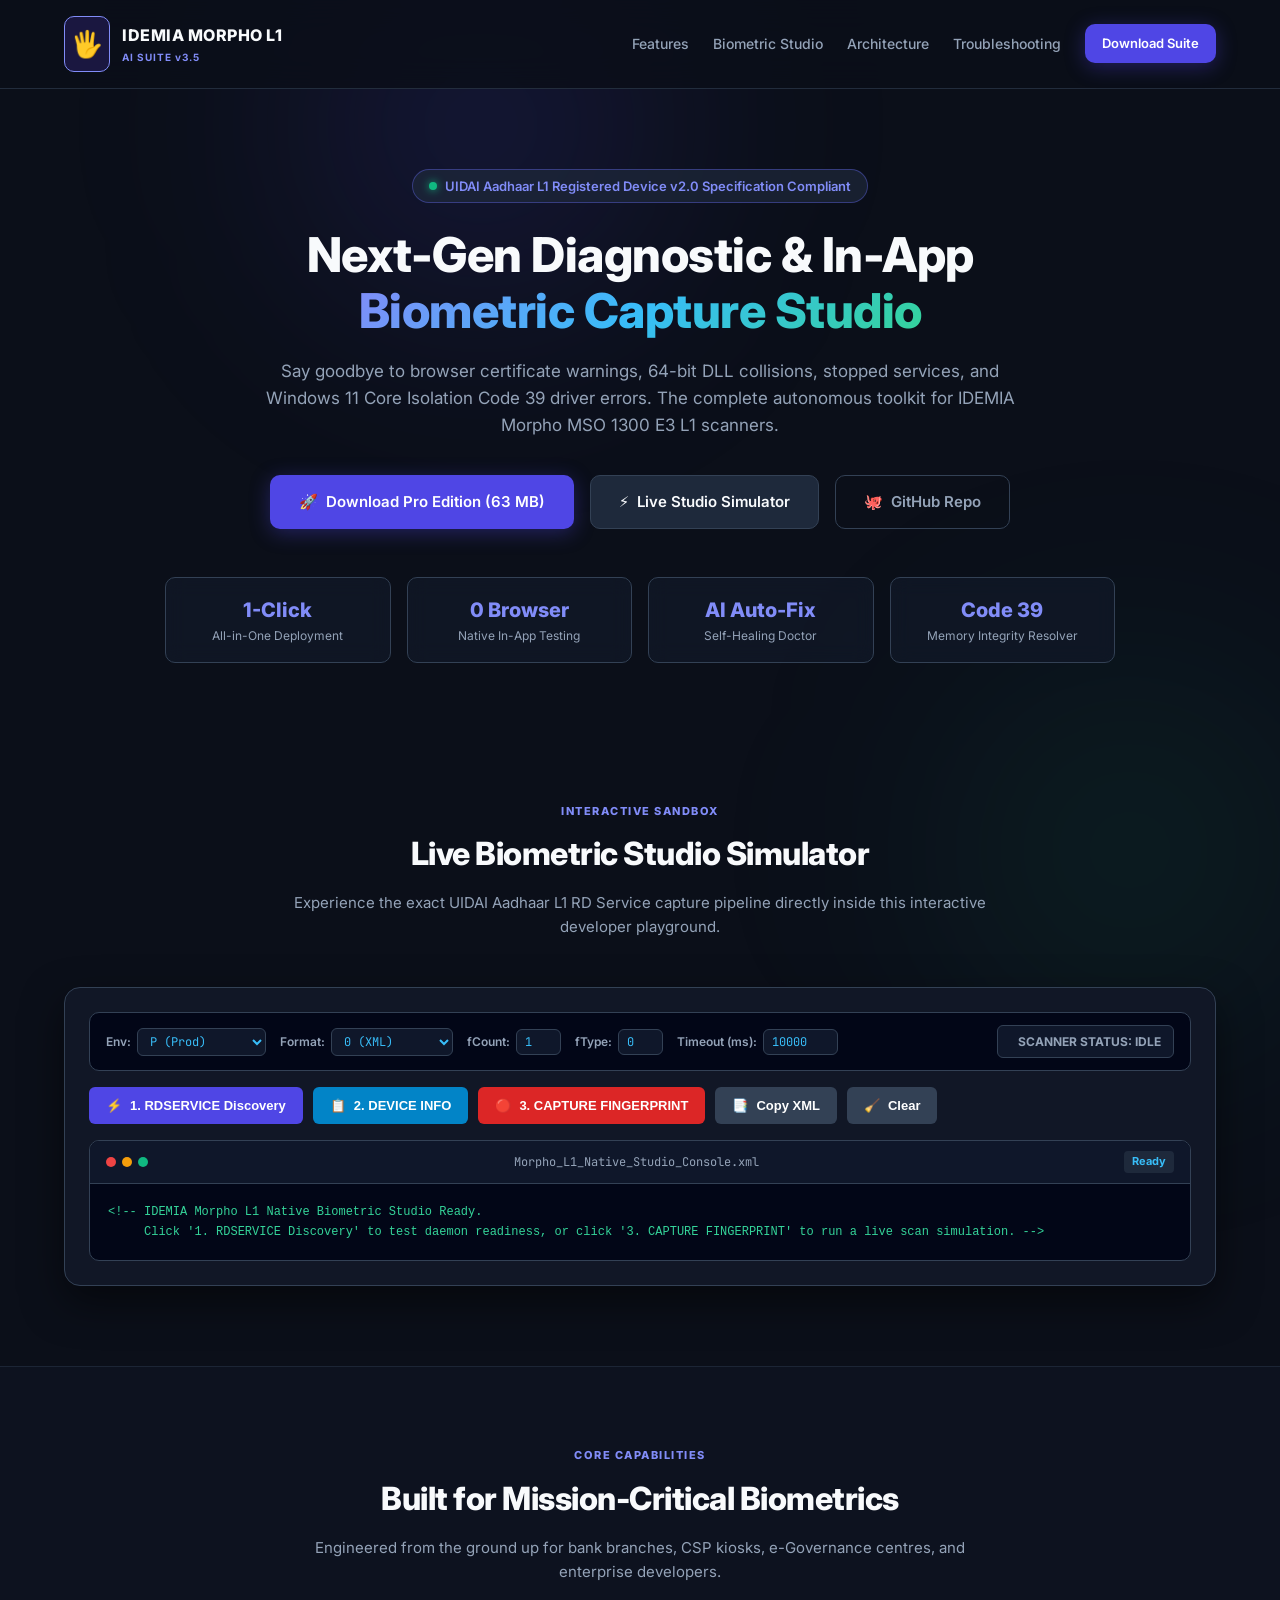
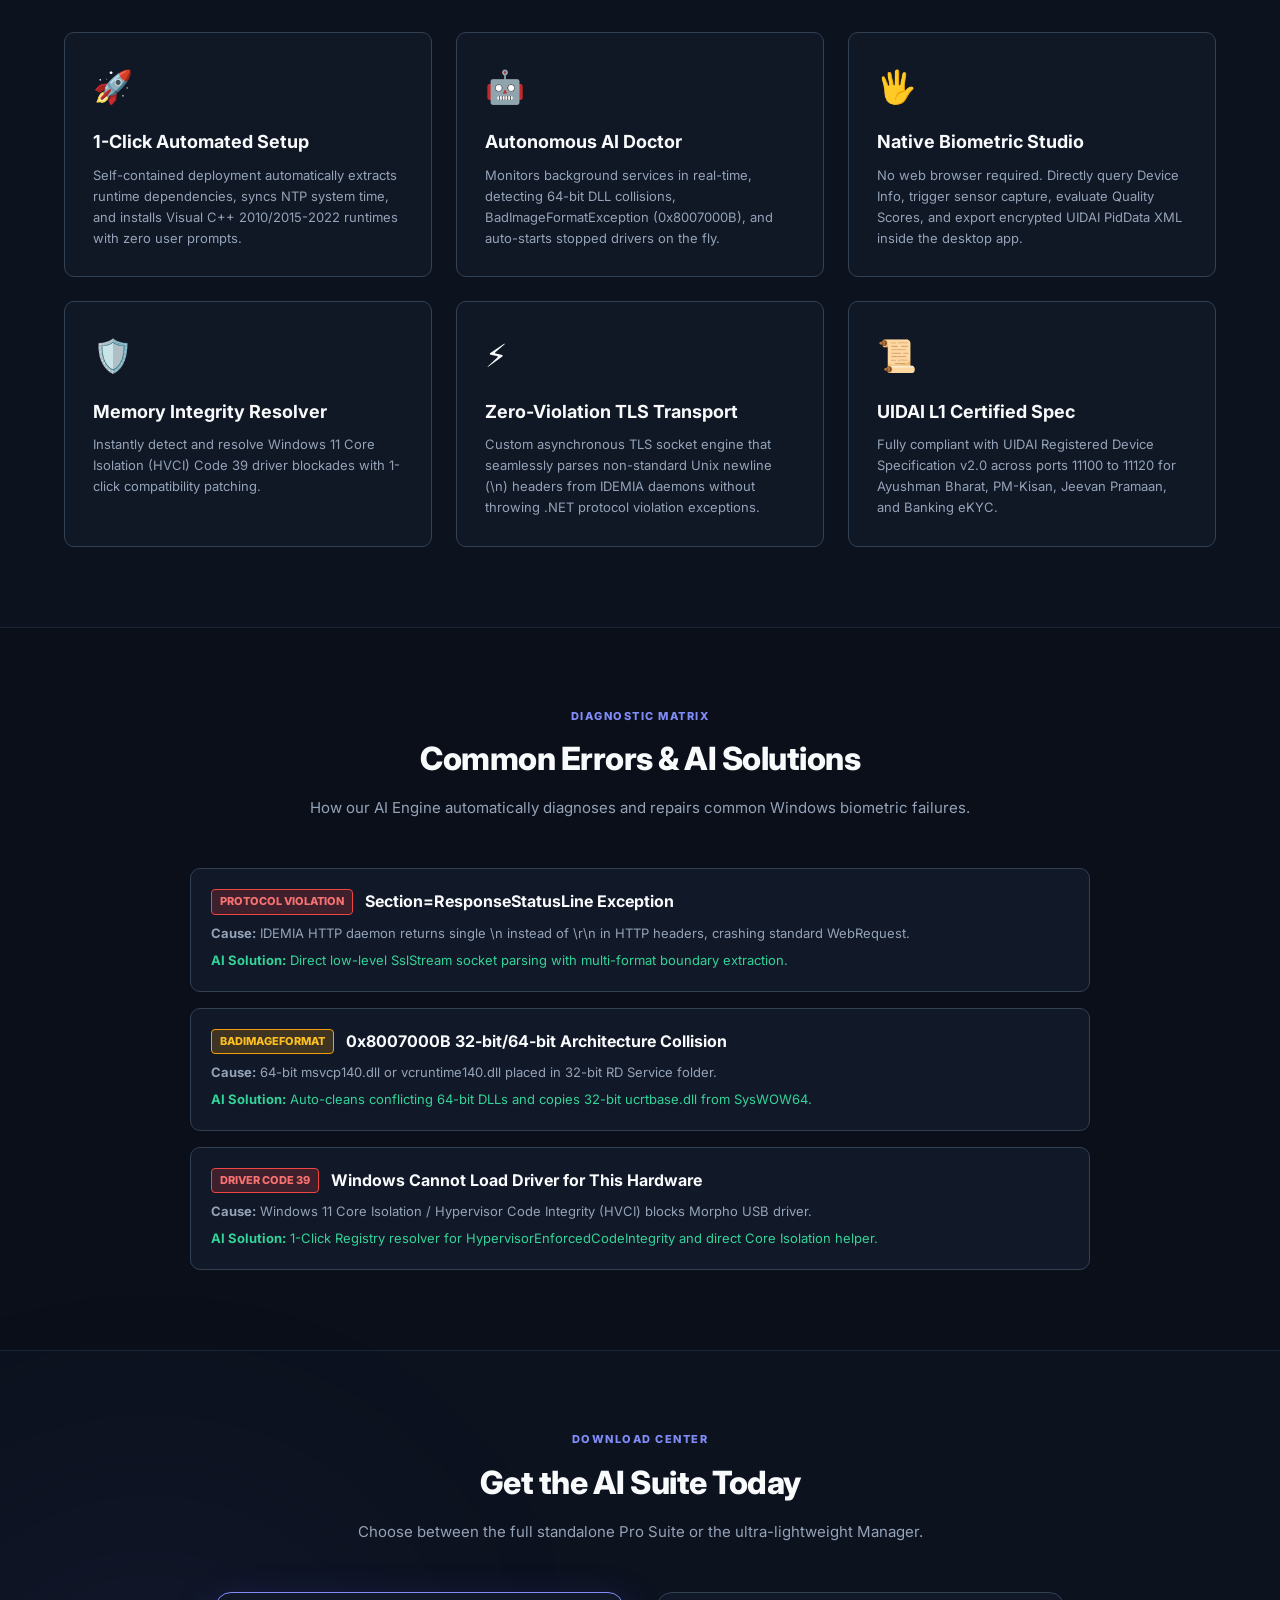
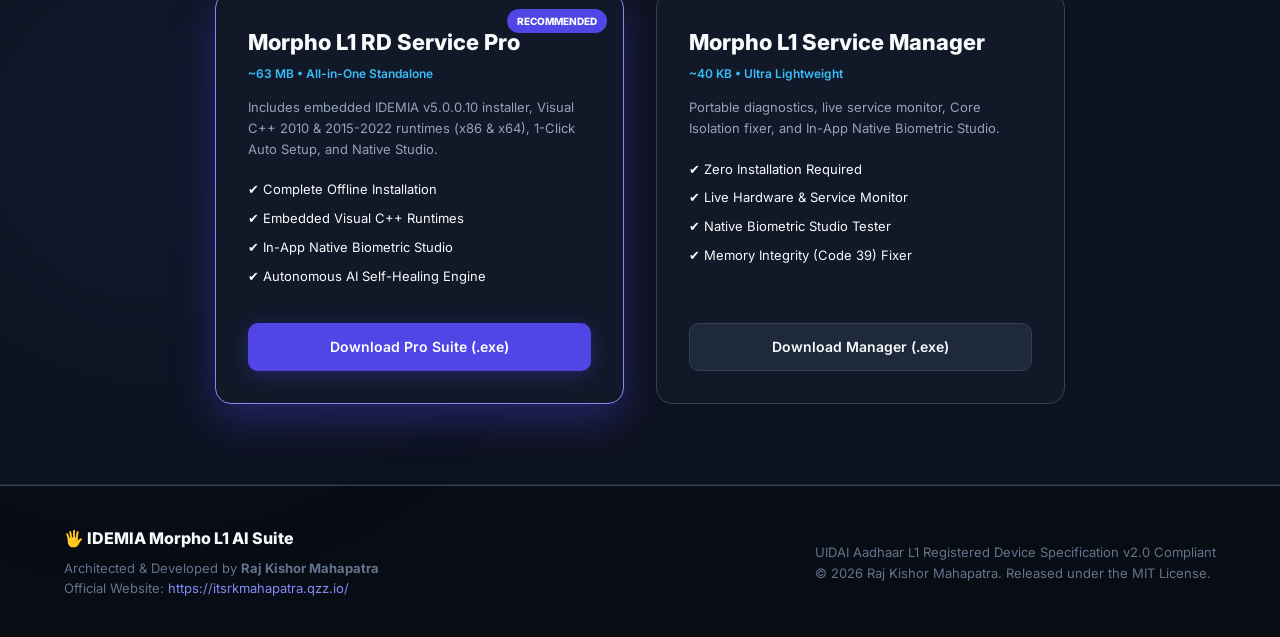
==== website/index.html @ 0df2f4b3 "feat: complete IDEMIA Morpho L1 RD Service AI Suite with Native Biometric Studio, 1-click setup, doc" ====
<!DOCTYPE html>
<html lang="en">
<head>
  <meta charset="UTF-8">
  <meta name="viewport" content="width=device-width, initial-scale=1.0">
  <title>IDEMIA Morpho L1 RD Service AI Suite | Official Diagnostic & Biometric Capture Studio</title>
  
  <!-- SEO Meta Tags -->
  <meta name="description" content="Enterprise IDEMIA Morpho MSO 1300 E3 L1 RD Service management, autonomous AI self-healing doctor, Windows 11 memory integrity (Code 39) resolver, and in-app native biometric capture studio.">
  <meta name="keywords" content="IDEMIA, Morpho L1, RD Service, MSO 1300 E3, UIDAI Aadhaar, Biometric Studio, Memory Integrity Code 39, RDService HTTPS, Raj Kishor Mahapatra">
  <meta name="author" content="Raj Kishor Mahapatra">
  <meta name="robots" content="index, follow">
  <meta name="theme-color" content="#0B0F19">
  <link rel="canonical" href="https://itsrkmahapatra.github.io/Morpho-L1-RD-Service-AI-Suite/">

  <!-- Open Graph / Facebook / LinkedIn -->
  <meta property="og:type" content="website">
  <meta property="og:url" content="https://itsrkmahapatra.github.io/Morpho-L1-RD-Service-AI-Suite/">
  <meta property="og:title" content="IDEMIA Morpho L1 RD Service AI Suite — Enterprise Biometric Studio">
  <meta property="og:description" content="1-Click Installer, Autonomous AI Self-Healing Engine, Memory Integrity Code 39 Resolver, and Native In-App Biometric Studio for Morpho L1 Fingerprint Scanners.">
  <meta property="og:image" content="https://itsrkmahapatra.github.io/Morpho-L1-RD-Service-AI-Suite/assets/preview.png">

  <!-- Twitter Card -->
  <meta name="twitter:card" content="summary_large_image">
  <meta name="twitter:url" content="https://itsrkmahapatra.github.io/Morpho-L1-RD-Service-AI-Suite/">
  <meta name="twitter:title" content="IDEMIA Morpho L1 RD Service AI Suite">
  <meta name="twitter:description" content="Enterprise AI Diagnostic Suite & In-App Native Biometric Studio for IDEMIA Morpho L1 RD Service.">
  <meta name="twitter:image" content="https://itsrkmahapatra.github.io/Morpho-L1-RD-Service-AI-Suite/assets/preview.png">

  <!-- Schema.org JSON-LD Structured Data -->
  <script type="application/ld+json">
  {
    "@context": "https://schema.org",
    "@type": "SoftwareApplication",
    "name": "IDEMIA Morpho L1 RD Service AI Suite",
    "operatingSystem": "Windows 10, Windows 11",
    "applicationCategory": "UtilitiesApplication",
    "softwareVersion": "3.5.0.0",
    "description": "Enterprise Grade IDEMIA Morpho MSO 1300 E3 L1 RD Service Management, Autonomous AI Self-Healing Doctor, and In-App Native Biometric Studio.",
    "author": {
      "@type": "Person",
      "name": "Raj Kishor Mahapatra",
      "url": "https://itsrkmahapatra.qzz.io/"
    },
    "offers": {
      "@type": "Offer",
      "price": "0",
      "priceCurrency": "USD"
    }
  }
  </script>

  <!-- Google Fonts -->
  <link rel="preconnect" href="https://fonts.googleapis.com">
  <link rel="preconnect" href="https://fonts.gstatic.com" crossorigin>
  <link href="https://fonts.googleapis.com/css2?family=Inter:wght@300;400;500;600;700;800&family=JetBrains+Mono:wght@400;500;600&display=swap" rel="stylesheet">
  
  <link rel="stylesheet" href="style.css">
</head>
<body>

  <!-- Background Glowing Orbs -->
  <div class="glow-orb orb-1"></div>
  <div class="glow-orb orb-2"></div>
  <div class="glow-orb orb-3"></div>

  <!-- Navigation -->
  <header class="navbar">
    <div class="container nav-content">
      <div class="brand">
        <span class="brand-icon">🖐️</span>
        <div class="brand-text">
          <span class="brand-title">IDEMIA MORPHO L1</span>
          <span class="brand-subtitle">AI SUITE v3.5</span>
        </div>
      </div>
      <nav class="nav-links">
        <a href="#features">Features</a>
        <a href="#simulator">Biometric Studio</a>
        <a href="#architecture">Architecture</a>
        <a href="#troubleshooting">Troubleshooting</a>
        <a href="#downloads" class="btn btn-primary btn-sm">Download Suite</a>
      </nav>
    </div>
  </header>

  <!-- Hero Section -->
  <section class="hero">
    <div class="container hero-content">
      <div class="badge-pill">
        <span class="pulse-dot"></span>
        <span>UIDAI Aadhaar L1 Registered Device v2.0 Specification Compliant</span>
      </div>
      <h1 class="hero-title">
        Next-Gen Diagnostic & In-App <br>
        <span class="gradient-text">Biometric Capture Studio</span>
      </h1>
      <p class="hero-desc">
        Say goodbye to browser certificate warnings, 64-bit DLL collisions, stopped services, and Windows 11 Core Isolation Code 39 driver errors. The complete autonomous toolkit for IDEMIA Morpho MSO 1300 E3 L1 scanners.
      </p>

      <div class="hero-actions">
        <a href="#downloads" class="btn btn-primary btn-lg">
          <span>🚀</span> Download Pro Edition (63 MB)
        </a>
        <a href="#simulator" class="btn btn-secondary btn-lg">
          <span>⚡</span> Live Studio Simulator
        </a>
        <a href="https://github.com/itsrkmahapatra" target="_blank" rel="noopener noreferrer" class="btn btn-ghost btn-lg">
          <span>🐙</span> GitHub Repo
        </a>
      </div>

      <!-- Quick Metrics -->
      <div class="metrics-grid">
        <div class="metric-card">
          <div class="metric-value">1-Click</div>
          <div class="metric-label">All-in-One Deployment</div>
        </div>
        <div class="metric-card">
          <div class="metric-value">0 Browser</div>
          <div class="metric-label">Native In-App Testing</div>
        </div>
        <div class="metric-card">
          <div class="metric-value">AI Auto-Fix</div>
          <div class="metric-label">Self-Healing Doctor</div>
        </div>
        <div class="metric-card">
          <div class="metric-value">Code 39</div>
          <div class="metric-label">Memory Integrity Resolver</div>
        </div>
      </div>
    </div>
  </section>

  <!-- Live Biometric Studio Simulator Section -->
  <section id="simulator" class="section">
    <div class="container">
      <div class="section-header">
        <span class="section-badge">INTERACTIVE SANDBOX</span>
        <h2 class="section-title">Live Biometric Studio Simulator</h2>
        <p class="section-desc">Experience the exact UIDAI Aadhaar L1 RD Service capture pipeline directly inside this interactive developer playground.</p>
      </div>

      <div class="studio-card">
        <!-- Studio Top Toolbar -->
        <div class="studio-toolbar">
          <div class="studio-inputs">
            <div class="input-group">
              <label>Env:</label>
              <select id="simEnv">
                <option value="P" selected>P (Prod)</option>
                <option value="PP">PP (Pre-Prod)</option>
              </select>
            </div>
            <div class="input-group">
              <label>Format:</label>
              <select id="simFormat">
                <option value="0" selected>0 (XML)</option>
                <option value="1">1 (Protobuf)</option>
              </select>
            </div>
            <div class="input-group">
              <label>fCount:</label>
              <input type="text" id="simFCount" value="1" style="width: 45px;">
            </div>
            <div class="input-group">
              <label>fType:</label>
              <input type="text" id="simFType" value="0" style="width: 45px;">
            </div>
            <div class="input-group">
              <label>Timeout (ms):</label>
              <input type="text" id="simTimeout" value="10000" style="width: 75px;">
            </div>
          </div>
          <div class="studio-status-pill" id="simStatusPill">
            <span class="status-indicator"></span>
            <span id="simStatusText">SCANNER STATUS: IDLE</span>
          </div>
        </div>

        <!-- Studio Action Buttons -->
        <div class="studio-actions">
          <button class="btn btn-action btn-indigo" id="btnSimRd">
            <span>⚡</span> 1. RDSERVICE Discovery
          </button>
          <button class="btn btn-action btn-blue" id="btnSimDev">
            <span>📋</span> 2. DEVICE INFO
          </button>
          <button class="btn btn-action btn-red" id="btnSimCap">
            <span>🔴</span> 3. CAPTURE FINGERPRINT
          </button>
          <button class="btn btn-action btn-dark" id="btnCopyXml">
            <span>📑</span> Copy XML
          </button>
          <button class="btn btn-action btn-dark" id="btnClearXml">
            <span>🧹</span> Clear
          </button>
        </div>

        <!-- Terminal Output Viewer -->
        <div class="studio-terminal">
          <div class="terminal-header">
            <div class="terminal-dots">
              <span></span><span></span><span></span>
            </div>
            <span class="terminal-title">Morpho_L1_Native_Studio_Console.xml</span>
            <span class="terminal-badge" id="simScoreBadge">Ready</span>
          </div>
          <pre class="terminal-body" id="simXmlOutput"><code>&lt;!-- IDEMIA Morpho L1 Native Biometric Studio Ready.
     Click '1. RDSERVICE Discovery' to test daemon readiness, or click '3. CAPTURE FINGERPRINT' to run a live scan simulation. --&gt;</code></pre>
        </div>
      </div>
    </div>
  </section>

  <!-- Features Grid -->
  <section id="features" class="section bg-alt">
    <div class="container">
      <div class="section-header">
        <span class="section-badge">CORE CAPABILITIES</span>
        <h2 class="section-title">Built for Mission-Critical Biometrics</h2>
        <p class="section-desc">Engineered from the ground up for bank branches, CSP kiosks, e-Governance centres, and enterprise developers.</p>
      </div>

      <div class="features-grid">
        <div class="feature-card">
          <div class="feature-icon">🚀</div>
          <h3 class="feature-title">1-Click Automated Setup</h3>
          <p class="feature-text">Self-contained deployment automatically extracts runtime dependencies, syncs NTP system time, and installs Visual C++ 2010/2015-2022 runtimes with zero user prompts.</p>
        </div>

        <div class="feature-card">
          <div class="feature-icon">🤖</div>
          <h3 class="feature-title">Autonomous AI Doctor</h3>
          <p class="feature-text">Monitors background services in real-time, detecting 64-bit DLL collisions, BadImageFormatException (0x8007000B), and auto-starts stopped drivers on the fly.</p>
        </div>

        <div class="feature-card">
          <div class="feature-icon">🖐️</div>
          <h3 class="feature-title">Native Biometric Studio</h3>
          <p class="feature-text">No web browser required. Directly query Device Info, trigger sensor capture, evaluate Quality Scores, and export encrypted UIDAI PidData XML inside the desktop app.</p>
        </div>

        <div class="feature-card">
          <div class="feature-icon">🛡️</div>
          <h3 class="feature-title">Memory Integrity Resolver</h3>
          <p class="feature-text">Instantly detect and resolve Windows 11 Core Isolation (HVCI) Code 39 driver blockades with 1-click compatibility patching.</p>
        </div>

        <div class="feature-card">
          <div class="feature-icon">⚡</div>
          <h3 class="feature-title">Zero-Violation TLS Transport</h3>
          <p class="feature-text">Custom asynchronous TLS socket engine that seamlessly parses non-standard Unix newline (\n) headers from IDEMIA daemons without throwing .NET protocol violation exceptions.</p>
        </div>

        <div class="feature-card">
          <div class="feature-icon">📜</div>
          <h3 class="feature-title">UIDAI L1 Certified Spec</h3>
          <p class="feature-text">Fully compliant with UIDAI Registered Device Specification v2.0 across ports 11100 to 11120 for Ayushman Bharat, PM-Kisan, Jeevan Pramaan, and Banking eKYC.</p>
        </div>
      </div>
    </div>
  </section>

  <!-- Troubleshooting Matrix -->
  <section id="troubleshooting" class="section">
    <div class="container">
      <div class="section-header">
        <span class="section-badge">DIAGNOSTIC MATRIX</span>
        <h2 class="section-title">Common Errors & AI Solutions</h2>
        <p class="section-desc">How our AI Engine automatically diagnoses and repairs common Windows biometric failures.</p>
      </div>

      <div class="matrix-list">
        <div class="matrix-item">
          <div class="matrix-header">
            <span class="matrix-tag error">Protocol Violation</span>
            <h4>Section=ResponseStatusLine Exception</h4>
          </div>
          <p class="matrix-desc"><strong>Cause:</strong> IDEMIA HTTP daemon returns single \n instead of \r\n in HTTP headers, crashing standard WebRequest.</p>
          <p class="matrix-fix"><strong>AI Solution:</strong> Direct low-level SslStream socket parsing with multi-format boundary extraction.</p>
        </div>

        <div class="matrix-item">
          <div class="matrix-header">
            <span class="matrix-tag warning">BadImageFormat</span>
            <h4>0x8007000B 32-bit/64-bit Architecture Collision</h4>
          </div>
          <p class="matrix-desc"><strong>Cause:</strong> 64-bit msvcp140.dll or vcruntime140.dll placed in 32-bit RD Service folder.</p>
          <p class="matrix-fix"><strong>AI Solution:</strong> Auto-cleans conflicting 64-bit DLLs and copies 32-bit ucrtbase.dll from SysWOW64.</p>
        </div>

        <div class="matrix-item">
          <div class="matrix-header">
            <span class="matrix-tag error">Driver Code 39</span>
            <h4>Windows Cannot Load Driver for This Hardware</h4>
          </div>
          <p class="matrix-desc"><strong>Cause:</strong> Windows 11 Core Isolation / Hypervisor Code Integrity (HVCI) blocks Morpho USB driver.</p>
          <p class="matrix-fix"><strong>AI Solution:</strong> 1-Click Registry resolver for HypervisorEnforcedCodeIntegrity and direct Core Isolation helper.</p>
        </div>
      </div>
    </div>
  </section>

  <!-- Download Center -->
  <section id="downloads" class="section bg-alt">
    <div class="container">
      <div class="section-header">
        <span class="section-badge">DOWNLOAD CENTER</span>
        <h2 class="section-title">Get the AI Suite Today</h2>
        <p class="section-desc">Choose between the full standalone Pro Suite or the ultra-lightweight Manager.</p>
      </div>

      <div class="download-grid">
        <div class="download-card featured">
          <div class="card-badge">RECOMMENDED</div>
          <h3 class="card-title">Morpho L1 RD Service Pro</h3>
          <div class="card-size">~63 MB • All-in-One Standalone</div>
          <p class="card-desc">Includes embedded IDEMIA v5.0.0.10 installer, Visual C++ 2010 & 2015-2022 runtimes (x86 & x64), 1-Click Auto Setup, and Native Studio.</p>
          <ul class="card-features">
            <li>✔ Complete Offline Installation</li>
            <li>✔ Embedded Visual C++ Runtimes</li>
            <li>✔ In-App Native Biometric Studio</li>
            <li>✔ Autonomous AI Self-Healing Engine</li>
          </ul>
          <a href="https://github.com/itsrkmahapatra" class="btn btn-primary btn-block">Download Pro Suite (.exe)</a>
        </div>

        <div class="download-card">
          <h3 class="card-title">Morpho L1 Service Manager</h3>
          <div class="card-size">~40 KB • Ultra Lightweight</div>
          <p class="card-desc">Portable diagnostics, live service monitor, Core Isolation fixer, and In-App Native Biometric Studio.</p>
          <ul class="card-features">
            <li>✔ Zero Installation Required</li>
            <li>✔ Live Hardware & Service Monitor</li>
            <li>✔ Native Biometric Studio Tester</li>
            <li>✔ Memory Integrity (Code 39) Fixer</li>
          </ul>
          <a href="https://github.com/itsrkmahapatra" class="btn btn-secondary btn-block">Download Manager (.exe)</a>
        </div>
      </div>
    </div>
  </section>

  <!-- Footer -->
  <footer class="footer">
    <div class="container footer-content">
      <div class="footer-left">
        <span class="footer-logo">🖐️ IDEMIA Morpho L1 AI Suite</span>
        <p>Architected & Developed by <strong>Raj Kishor Mahapatra</strong></p>
        <p>Official Website: <a href="https://itsrkmahapatra.qzz.io/" target="_blank" rel="noopener noreferrer">https://itsrkmahapatra.qzz.io/</a></p>
      </div>
      <div class="footer-right">
        <p>UIDAI Aadhaar L1 Registered Device Specification v2.0 Compliant</p>
        <p>© 2026 Raj Kishor Mahapatra. Released under the MIT License.</p>
      </div>
    </div>
  </footer>

  <script src="app.js"></script>
</body>
</html>
---- website/style.css ----
/* -------------------------------------------------------------
   IDEMIA Morpho L1 RD Service AI Suite - Modern Design System
   Lead Architect: Raj Kishor Mahapatra (https://itsrkmahapatra.qzz.io/)
------------------------------------------------------------- */

:root {
  --bg-dark: #0B0F19;
  --bg-card: #111827;
  --bg-card-alt: #1E293B;
  --bg-input: #020617;
  
  --text-main: #F8FAFC;
  --text-muted: #94A3B8;
  --text-dim: #64748B;
  
  --indigo-primary: #4F46E5;
  --indigo-hover: #4338CA;
  --indigo-light: #818CF8;
  --indigo-glow: rgba(79, 70, 229, 0.35);
  
  --emerald: #10B981;
  --emerald-glow: rgba(16, 185, 129, 0.25);
  --amber: #F59E0B;
  --red: #EF4444;
  --blue: #0284C7;
  
  --border-color: #334155;
  --border-glow: rgba(99, 102, 241, 0.4);
  
  --radius-sm: 6px;
  --radius-md: 10px;
  --radius-lg: 16px;
  --radius-full: 9999px;
  
  --font-sans: 'Inter', system-ui, -apple-system, sans-serif;
  --font-mono: 'JetBrains Mono', Consolas, monospace;
}

* {
  margin: 0;
  padding: 0;
  box-sizing: border-box;
}

html {
  scroll-behavior: smooth;
  font-family: var(--font-sans);
  background-color: var(--bg-dark);
  color: var(--text-main);
  line-height: 1.6;
}

body {
  overflow-x: hidden;
  position: relative;
  min-height: 100vh;
}

.container {
  width: 100%;
  max-width: 1200px;
  margin: 0 auto;
  padding: 0 24px;
}

/* Glowing Background Orbs */
.glow-orb {
  position: absolute;
  border-radius: 50%;
  filter: blur(120px);
  pointer-events: none;
  z-index: 0;
}

.orb-1 {
  width: 450px;
  height: 450px;
  background: radial-gradient(circle, rgba(79, 70, 229, 0.3) 0%, transparent 70%);
  top: -100px;
  left: 20%;
}

.orb-2 {
  width: 500px;
  height: 500px;
  background: radial-gradient(circle, rgba(16, 185, 129, 0.15) 0%, transparent 70%);
  top: 600px;
  right: -100px;
}

.orb-3 {
  width: 600px;
  height: 600px;
  background: radial-gradient(circle, rgba(99, 102, 241, 0.18) 0%, transparent 70%);
  bottom: 200px;
  left: -150px;
}

/* Navigation Bar */
.navbar {
  position: sticky;
  top: 0;
  z-index: 100;
  backdrop-filter: blur(16px);
  -webkit-backdrop-filter: blur(16px);
  background: rgba(11, 15, 25, 0.85);
  border-bottom: 1px solid rgba(51, 65, 85, 0.6);
  padding: 16px 0;
}

.nav-content {
  display: flex;
  justify-content: space-between;
  align-items: center;
}

.brand {
  display: flex;
  align-items: center;
  gap: 12px;
}

.brand-icon {
  font-size: 26px;
  padding: 6px;
  background: rgba(30, 27, 75, 0.8);
  border: 1px solid var(--indigo-light);
  border-radius: var(--radius-md);
}

.brand-text {
  display: flex;
  flex-direction: column;
}

.brand-title {
  font-size: 16px;
  font-weight: 800;
  letter-spacing: 0.5px;
  color: var(--text-main);
}

.brand-subtitle {
  font-size: 10px;
  font-weight: 700;
  color: var(--indigo-light);
  letter-spacing: 1px;
}

.nav-links {
  display: flex;
  align-items: center;
  gap: 24px;
}

.nav-links a:not(.btn) {
  color: var(--text-muted);
  text-decoration: none;
  font-size: 14px;
  font-weight: 500;
  transition: color 0.2s ease;
}

.nav-links a:not(.btn):hover {
  color: var(--text-main);
}

/* Buttons */
.btn {
  display: inline-flex;
  align-items: center;
  justify-content: center;
  gap: 8px;
  padding: 12px 24px;
  font-size: 14px;
  font-weight: 600;
  border-radius: var(--radius-md);
  text-decoration: none;
  cursor: pointer;
  transition: all 0.2s ease;
  border: 1px solid transparent;
}

.btn-sm {
  padding: 8px 16px;
  font-size: 13px;
}

.btn-lg {
  padding: 14px 28px;
  font-size: 15px;
}

.btn-block {
  width: 100%;
}

.btn-primary {
  background: var(--indigo-primary);
  color: #FFFFFF;
  box-shadow: 0 4px 20px var(--indigo-glow);
}

.btn-primary:hover {
  background: var(--indigo-hover);
  transform: translateY(-2px);
  box-shadow: 0 6px 24px rgba(79, 70, 229, 0.5);
}

.btn-secondary {
  background: var(--bg-card-alt);
  color: var(--text-main);
  border-color: var(--border-color);
}

.btn-secondary:hover {
  background: #334155;
  transform: translateY(-2px);
}

.btn-ghost {
  background: transparent;
  color: var(--text-muted);
  border-color: var(--border-color);
}

.btn-ghost:hover {
  color: var(--text-main);
  background: rgba(255, 255, 255, 0.05);
}

.btn-indigo { background: var(--indigo-primary); color: #fff; }
.btn-indigo:hover { background: var(--indigo-hover); }
.btn-blue { background: var(--blue); color: #fff; }
.btn-blue:hover { background: #0369a1; }
.btn-red { background: #DC2626; color: #fff; }
.btn-red:hover { background: #B91C1C; }
.btn-dark { background: #334155; color: #fff; }
.btn-dark:hover { background: #475569; }

/* Hero Section */
.hero {
  position: relative;
  z-index: 1;
  padding: 80px 0 60px;
  text-align: center;
}

.badge-pill {
  display: inline-flex;
  align-items: center;
  gap: 8px;
  background: rgba(30, 41, 59, 0.7);
  border: 1px solid rgba(99, 102, 241, 0.4);
  padding: 6px 16px;
  border-radius: var(--radius-full);
  font-size: 13px;
  font-weight: 600;
  color: var(--indigo-light);
  margin-bottom: 24px;
}

.pulse-dot {
  width: 8px;
  height: 8px;
  background: var(--emerald);
  border-radius: 50%;
  box-shadow: 0 0 8px var(--emerald);
  animation: pulse 2s infinite;
}

@keyframes pulse {
  0% { transform: scale(0.95); opacity: 0.8; }
  50% { transform: scale(1.3); opacity: 1; }
  100% { transform: scale(0.95); opacity: 0.8; }
}

.hero-title {
  font-size: 48px;
  font-weight: 800;
  line-height: 1.15;
  margin-bottom: 20px;
  letter-spacing: -0.5px;
}

.gradient-text {
  background: linear-gradient(135deg, #818CF8 0%, #38BDF8 50%, #34D399 100%);
  -webkit-background-clip: text;
  -webkit-text-fill-color: transparent;
}

.hero-desc {
  max-width: 750px;
  margin: 0 auto 36px;
  font-size: 17px;
  color: var(--text-muted);
  line-height: 1.6;
}

.hero-actions {
  display: flex;
  justify-content: center;
  gap: 16px;
  flex-wrap: wrap;
  margin-bottom: 48px;
}

.metrics-grid {
  display: grid;
  grid-template-columns: repeat(4, 1fr);
  gap: 16px;
  max-width: 950px;
  margin: 0 auto;
}

.metric-card {
  background: rgba(17, 24, 39, 0.8);
  border: 1px solid var(--border-color);
  padding: 16px;
  border-radius: var(--radius-md);
  backdrop-filter: blur(10px);
}

.metric-value {
  font-size: 20px;
  font-weight: 800;
  color: var(--indigo-light);
}

.metric-label {
  font-size: 12px;
  color: var(--text-muted);
}

/* Sections */
.section {
  position: relative;
  z-index: 1;
  padding: 80px 0;
}

.bg-alt {
  background: rgba(15, 23, 42, 0.4);
  border-top: 1px solid rgba(51, 65, 85, 0.4);
  border-bottom: 1px solid rgba(51, 65, 85, 0.4);
}

.section-header {
  text-align: center;
  max-width: 700px;
  margin: 0 auto 48px;
}

.section-badge {
  font-size: 11px;
  font-weight: 800;
  letter-spacing: 1.5px;
  color: var(--indigo-light);
  text-transform: uppercase;
  margin-bottom: 8px;
  display: block;
}

.section-title {
  font-size: 32px;
  font-weight: 800;
  margin-bottom: 12px;
  letter-spacing: -0.5px;
}

.section-desc {
  font-size: 15px;
  color: var(--text-muted);
}

/* Biometric Studio Simulator */
.studio-card {
  background: rgba(17, 24, 39, 0.95);
  border: 1px solid var(--border-color);
  border-radius: var(--radius-lg);
  padding: 24px;
  box-shadow: 0 16px 40px rgba(0, 0, 0, 0.5);
}

.studio-toolbar {
  display: flex;
  justify-content: space-between;
  align-items: center;
  background: var(--bg-input);
  border: 1px solid var(--border-color);
  border-radius: var(--radius-md);
  padding: 12px 16px;
  margin-bottom: 16px;
  flex-wrap: wrap;
  gap: 12px;
}

.studio-inputs {
  display: flex;
  align-items: center;
  gap: 14px;
  flex-wrap: wrap;
}

.input-group {
  display: flex;
  align-items: center;
  gap: 6px;
}

.input-group label {
  font-size: 12px;
  font-weight: 600;
  color: var(--text-muted);
}

.input-group select,
.input-group input {
  background: #0F172A;
  border: 1px solid var(--border-color);
  color: #38BDF8;
  padding: 4px 8px;
  border-radius: var(--radius-sm);
  font-family: var(--font-mono);
  font-size: 12px;
}

.studio-status-pill {
  display: flex;
  align-items: center;
  gap: 8px;
  font-size: 12px;
  font-weight: 700;
  color: var(--text-muted);
  background: #0F172A;
  padding: 6px 12px;
  border-radius: var(--radius-sm);
  border: 1px solid var(--border-color);
}

.studio-actions {
  display: flex;
  gap: 10px;
  flex-wrap: wrap;
  margin-bottom: 16px;
}

.btn-action {
  padding: 10px 16px;
  font-size: 13px;
  font-weight: 600;
  border-radius: var(--radius-sm);
}

/* Studio Terminal */
.studio-terminal {
  background: var(--bg-input);
  border: 1px solid var(--border-color);
  border-radius: var(--radius-md);
  overflow: hidden;
}

.terminal-header {
  display: flex;
  justify-content: space-between;
  align-items: center;
  background: #0F172A;
  border-bottom: 1px solid var(--border-color);
  padding: 10px 16px;
}

.terminal-dots {
  display: flex;
  gap: 6px;
}

.terminal-dots span {
  width: 10px;
  height: 10px;
  border-radius: 50%;
  background: #334155;
}

.terminal-dots span:nth-child(1) { background: #EF4444; }
.terminal-dots span:nth-child(2) { background: #F59E0B; }
.terminal-dots span:nth-child(3) { background: #10B981; }

.terminal-title {
  font-family: var(--font-mono);
  font-size: 12px;
  color: var(--text-muted);
}

.terminal-badge {
  font-size: 11px;
  font-weight: 700;
  padding: 2px 8px;
  border-radius: 4px;
  background: #1E293B;
  color: #38BDF8;
}

.terminal-body {
  padding: 18px;
  max-height: 380px;
  overflow-y: auto;
  font-family: var(--font-mono);
  font-size: 12px;
  color: #34D399;
  line-height: 1.6;
  white-space: pre-wrap;
  word-break: break-all;
}

/* Features Grid */
.features-grid {
  display: grid;
  grid-template-columns: repeat(3, 1fr);
  gap: 24px;
}

.feature-card {
  background: rgba(17, 24, 39, 0.8);
  border: 1px solid var(--border-color);
  border-radius: var(--radius-md);
  padding: 28px;
  transition: all 0.2s ease;
}

.feature-card:hover {
  transform: translateY(-4px);
  border-color: var(--indigo-light);
  box-shadow: 0 12px 30px rgba(0, 0, 0, 0.4);
}

.feature-icon {
  font-size: 32px;
  margin-bottom: 16px;
}

.feature-title {
  font-size: 18px;
  font-weight: 700;
  margin-bottom: 8px;
}

.feature-text {
  font-size: 13px;
  color: var(--text-muted);
  line-height: 1.6;
}

/* Matrix List */
.matrix-list {
  display: flex;
  flex-direction: column;
  gap: 16px;
  max-width: 900px;
  margin: 0 auto;
}

.matrix-item {
  background: var(--bg-card);
  border: 1px solid var(--border-color);
  border-radius: var(--radius-md);
  padding: 20px;
}

.matrix-header {
  display: flex;
  align-items: center;
  gap: 12px;
  margin-bottom: 8px;
}

.matrix-tag {
  font-size: 11px;
  font-weight: 800;
  text-transform: uppercase;
  padding: 3px 8px;
  border-radius: 4px;
}

.matrix-tag.error { background: rgba(239, 68, 68, 0.2); color: #F87171; border: 1px solid #EF4444; }
.matrix-tag.warning { background: rgba(245, 158, 11, 0.2); color: #FBBF24; border: 1px solid #F59E0B; }

.matrix-desc {
  font-size: 13px;
  color: var(--text-muted);
  margin-bottom: 6px;
}

.matrix-fix {
  font-size: 13px;
  color: #34D399;
}

/* Download Grid */
.download-grid {
  display: grid;
  grid-template-columns: repeat(2, 1fr);
  gap: 32px;
  max-width: 850px;
  margin: 0 auto;
}

.download-card {
  background: var(--bg-card);
  border: 1px solid var(--border-color);
  border-radius: var(--radius-lg);
  padding: 32px;
  position: relative;
  display: flex;
  flex-direction: column;
}

.download-card.featured {
  border-color: var(--indigo-light);
  box-shadow: 0 16px 40px var(--indigo-glow);
}

.card-badge {
  position: absolute;
  top: 16px;
  right: 16px;
  background: var(--indigo-primary);
  color: #fff;
  font-size: 10px;
  font-weight: 800;
  padding: 4px 10px;
  border-radius: var(--radius-full);
}

.card-title {
  font-size: 22px;
  font-weight: 800;
  margin-bottom: 4px;
}

.card-size {
  font-size: 12px;
  font-weight: 600;
  color: #38BDF8;
  margin-bottom: 14px;
}

.card-desc {
  font-size: 13px;
  color: var(--text-muted);
  margin-bottom: 20px;
}

.card-features {
  list-style: none;
  margin-bottom: 28px;
  flex-grow: 1;
}

.card-features li {
  font-size: 13px;
  color: var(--text-main);
  margin-bottom: 8px;
}

/* Footer */
.footer {
  background: #080C14;
  border-top: 1px solid var(--border-color);
  padding: 40px 0;
  font-size: 13px;
  color: var(--text-dim);
}

.footer-content {
  display: flex;
  justify-content: space-between;
  align-items: center;
  flex-wrap: wrap;
  gap: 20px;
}

.footer-logo {
  font-size: 16px;
  font-weight: 800;
  color: var(--text-main);
  display: block;
  margin-bottom: 6px;
}

.footer a {
  color: var(--indigo-light);
  text-decoration: none;
}

.footer a:hover {
  text-decoration: underline;
}

/* Responsive */
@media (max-width: 900px) {
  .hero-title { font-size: 34px; }
  .features-grid { grid-template-columns: 1fr; }
  .download-grid { grid-template-columns: 1fr; }
  .metrics-grid { grid-template-columns: repeat(2, 1fr); }
  .nav-links { display: none; }
}
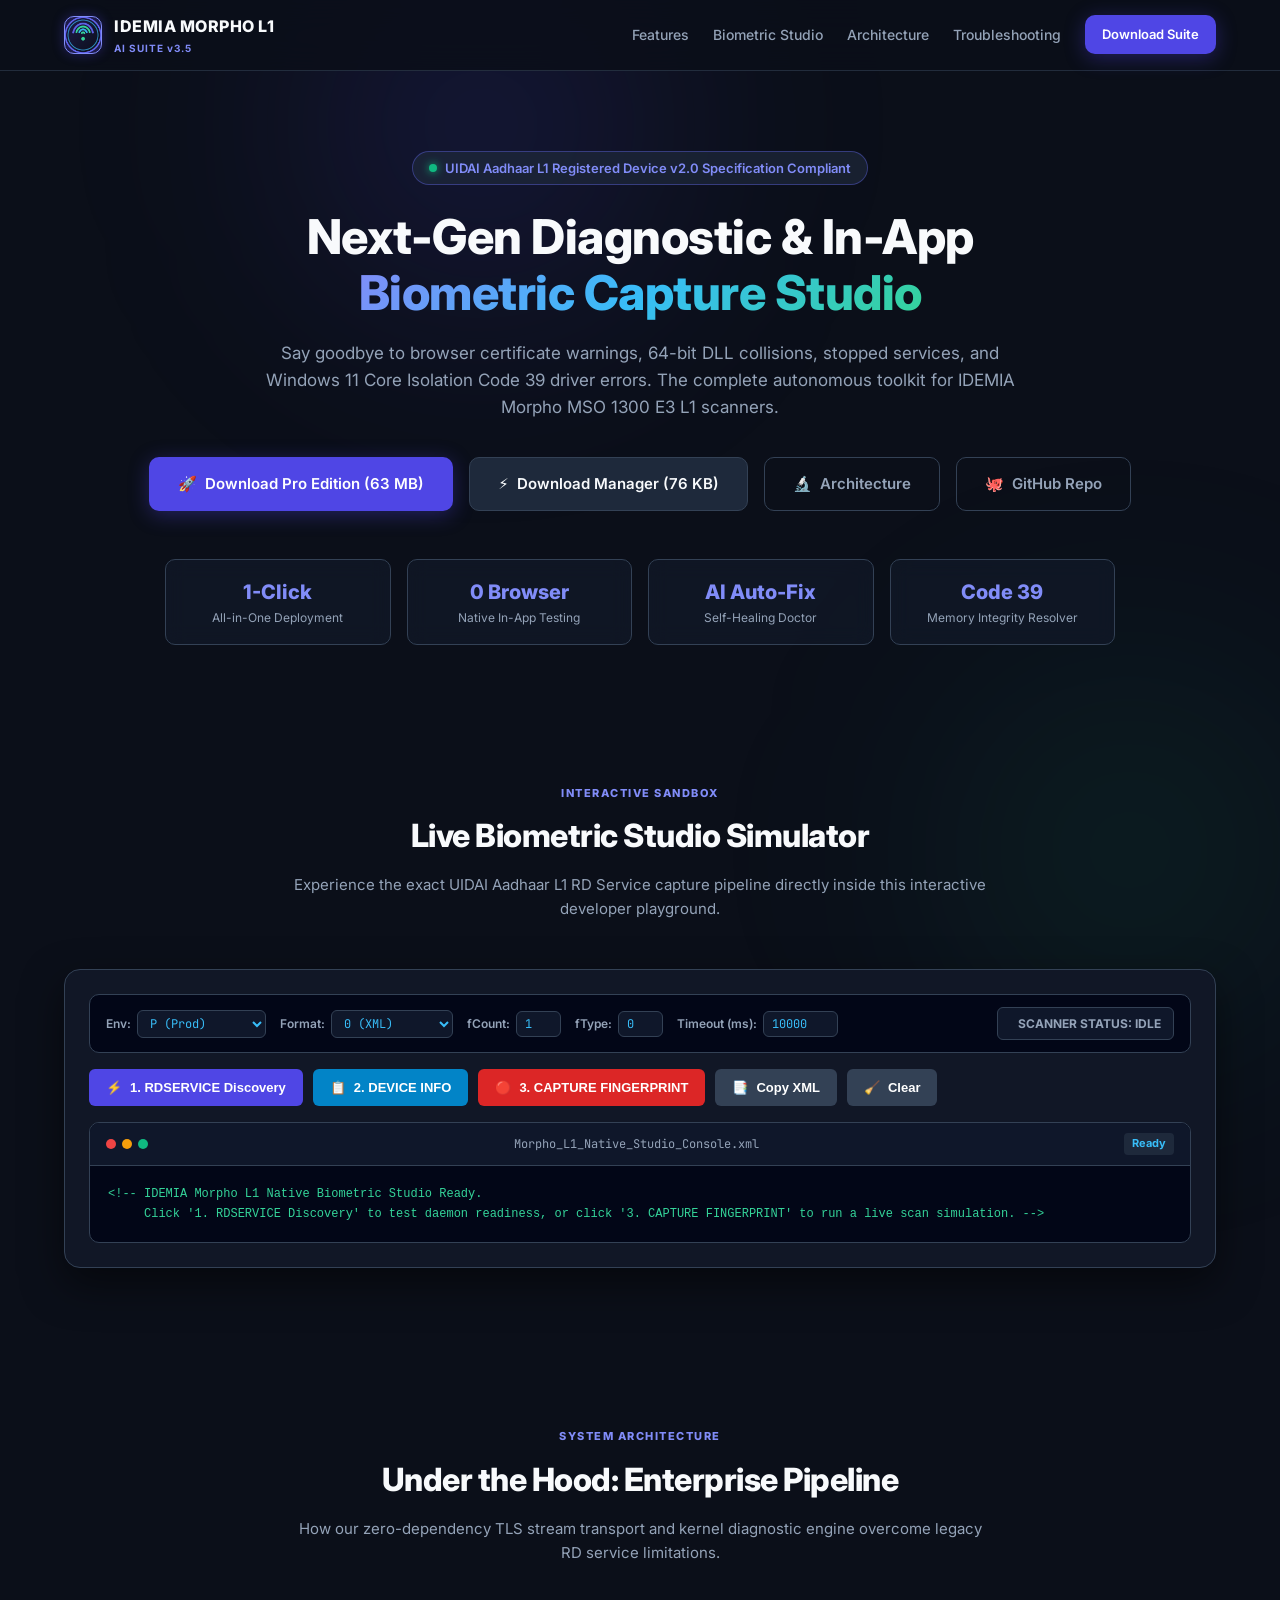
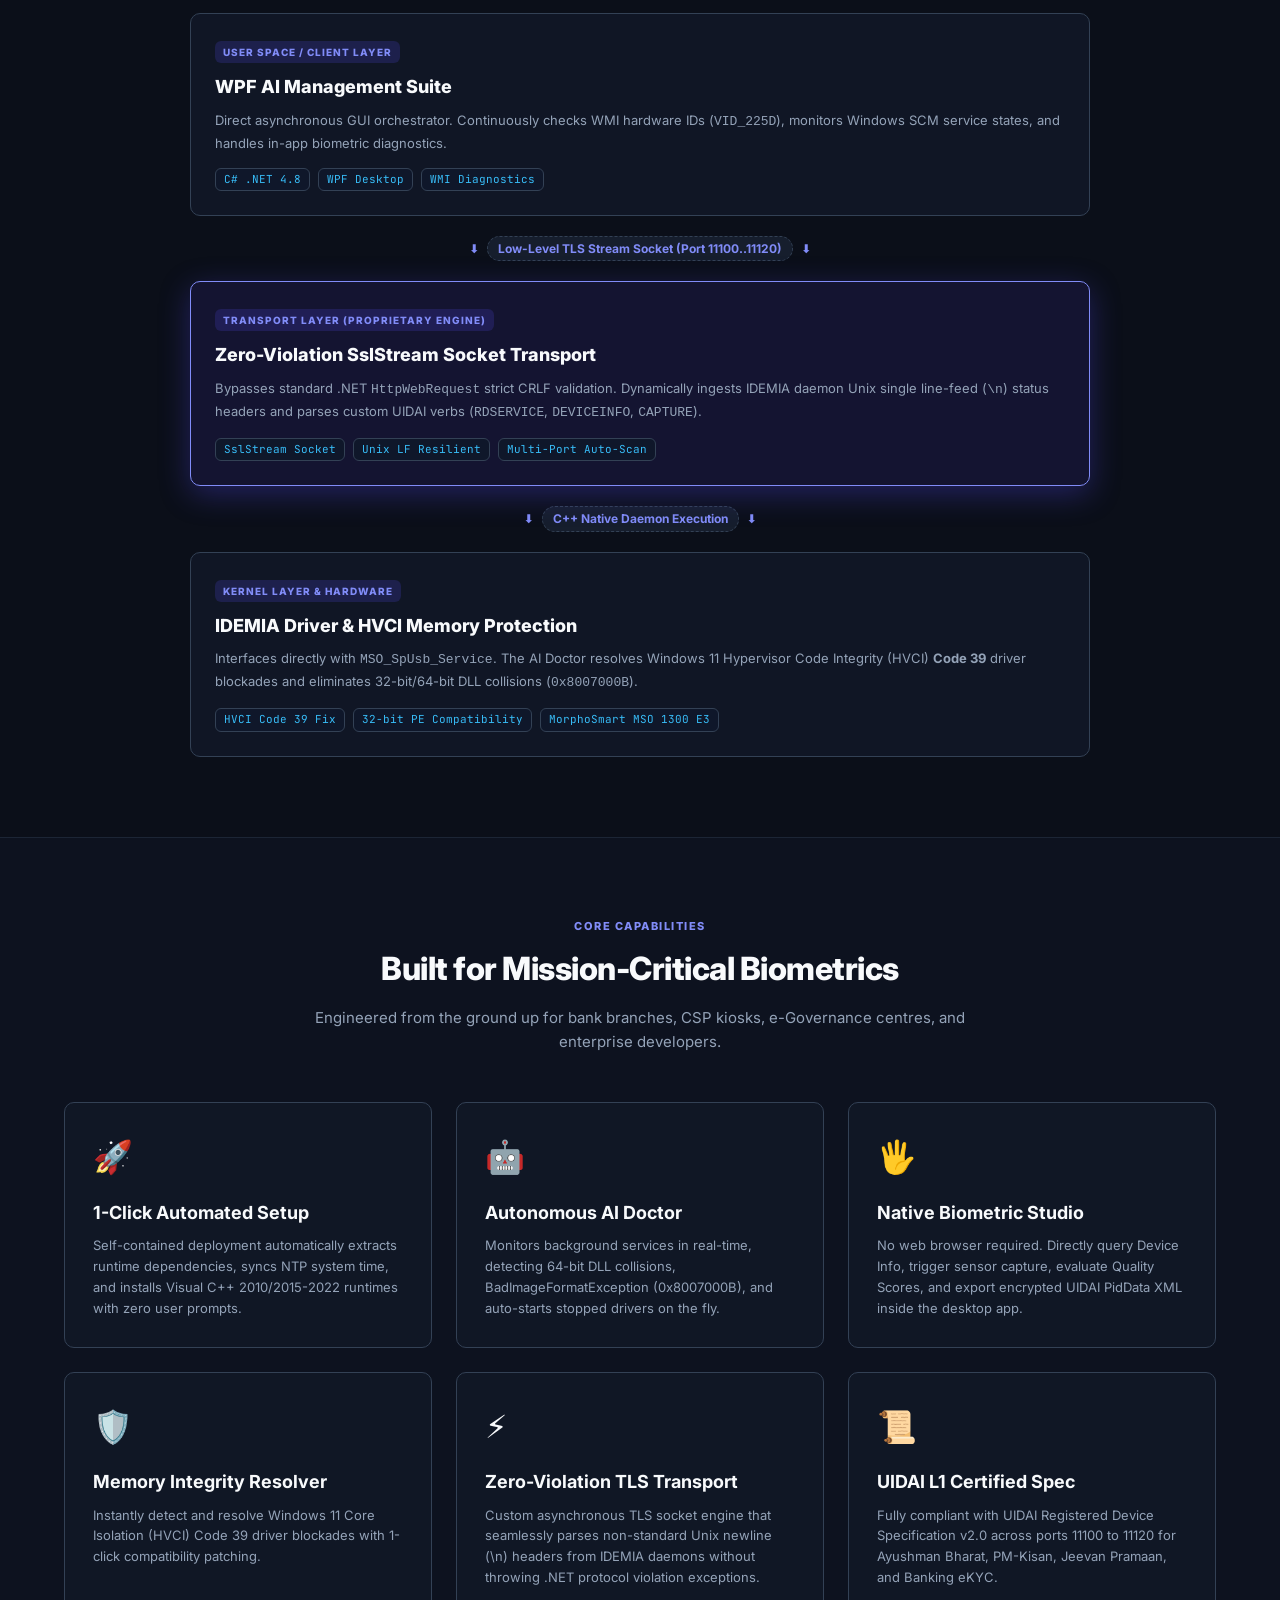
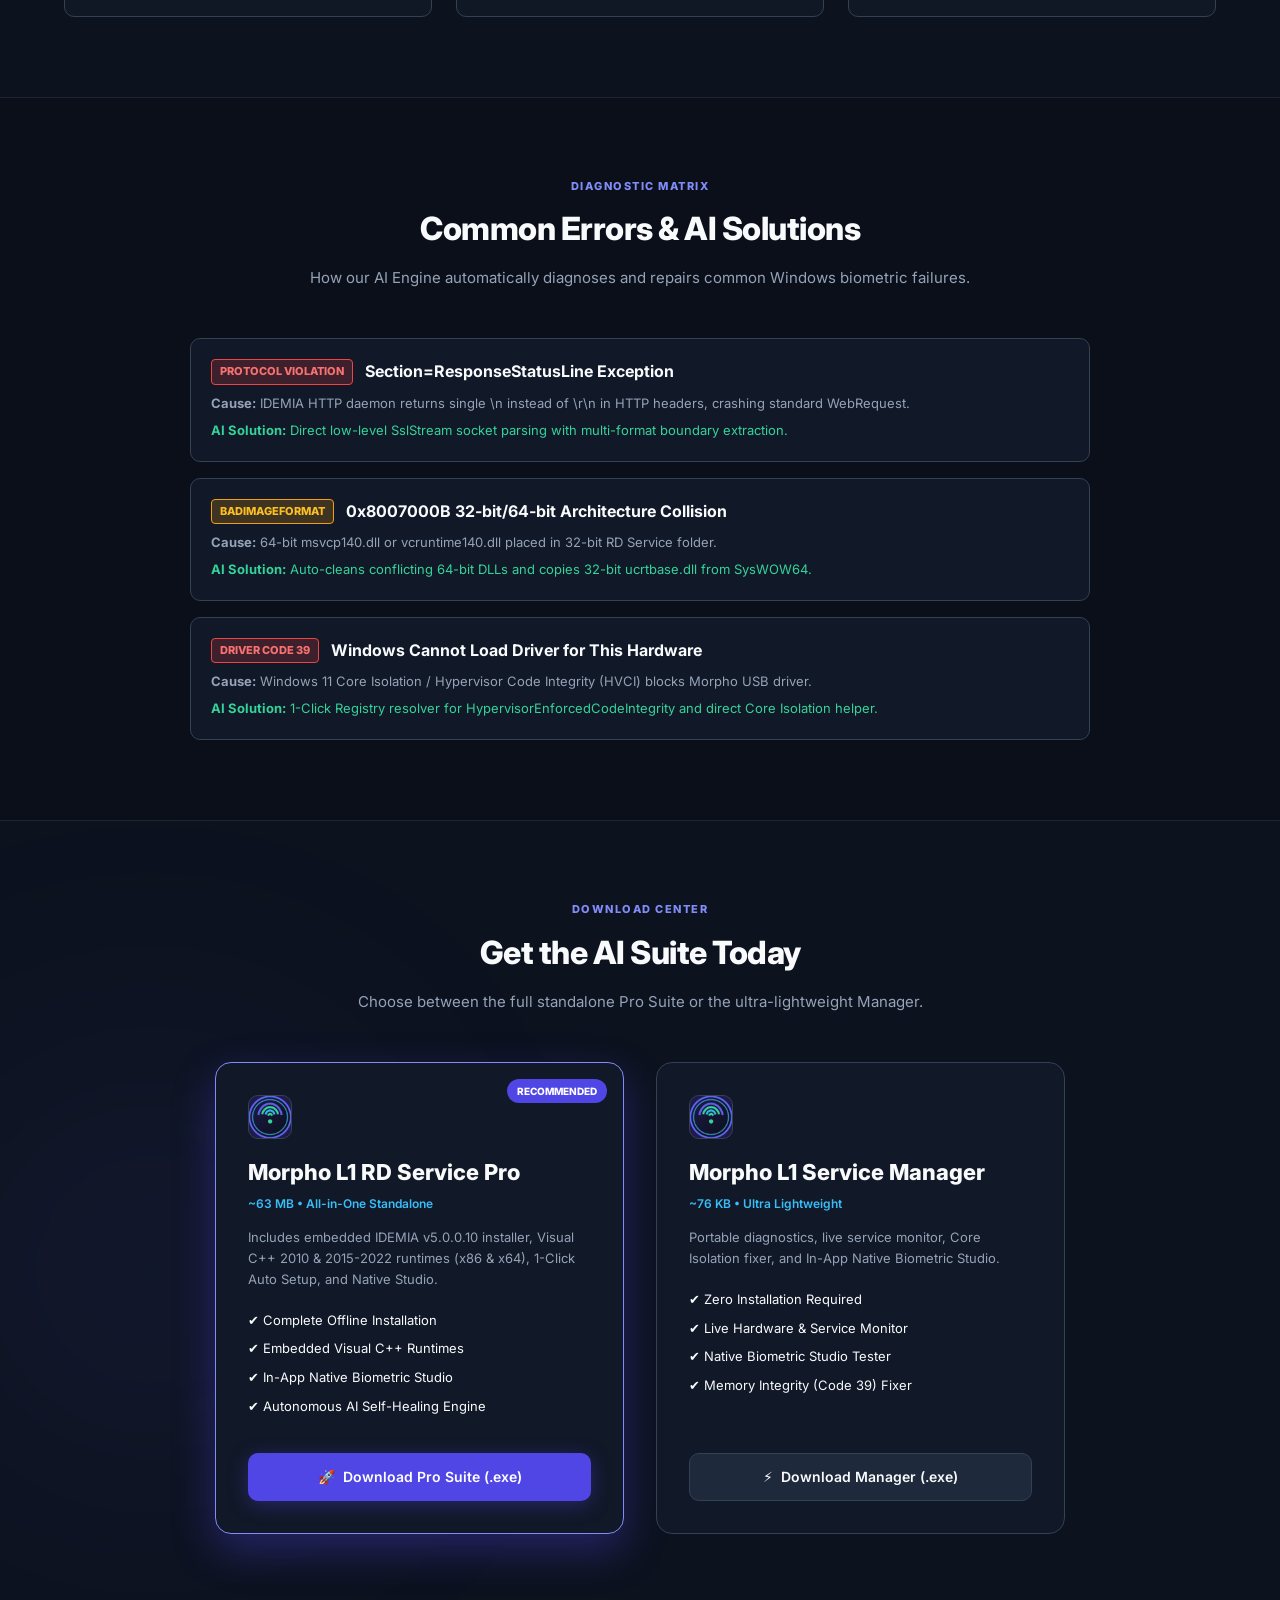
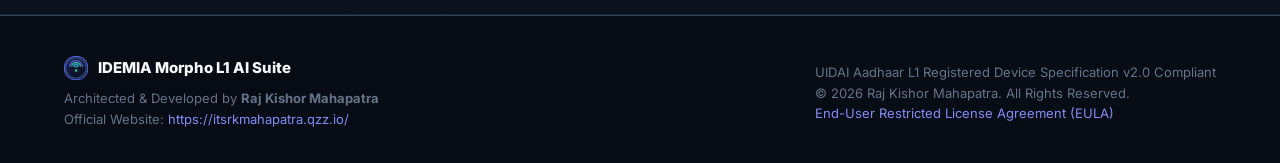
==== commit 4c959600: "fix(website): add architecture section, working direct download buttons, app icons & logos, and stri" ====
--- a/website/index.html
+++ b/website/index.html
@@ -13,19 +13,23 @@
   <meta name="theme-color" content="#0B0F19">
   <link rel="canonical" href="https://itsrkmahapatra.github.io/Morpho-L1-RD-Service-AI-Suite/">
 
+  <!-- Favicon & App Icons -->
+  <link rel="icon" type="image/x-icon" href="favicon.ico">
+  <link rel="apple-touch-icon" href="logo.png">
+
   <!-- Open Graph / Facebook / LinkedIn -->
   <meta property="og:type" content="website">
   <meta property="og:url" content="https://itsrkmahapatra.github.io/Morpho-L1-RD-Service-AI-Suite/">
   <meta property="og:title" content="IDEMIA Morpho L1 RD Service AI Suite — Enterprise Biometric Studio">
   <meta property="og:description" content="1-Click Installer, Autonomous AI Self-Healing Engine, Memory Integrity Code 39 Resolver, and Native In-App Biometric Studio for Morpho L1 Fingerprint Scanners.">
-  <meta property="og:image" content="https://itsrkmahapatra.github.io/Morpho-L1-RD-Service-AI-Suite/assets/preview.png">
+  <meta property="og:image" content="logo.png">
 
   <!-- Twitter Card -->
   <meta name="twitter:card" content="summary_large_image">
   <meta name="twitter:url" content="https://itsrkmahapatra.github.io/Morpho-L1-RD-Service-AI-Suite/">
   <meta name="twitter:title" content="IDEMIA Morpho L1 RD Service AI Suite">
   <meta name="twitter:description" content="Enterprise AI Diagnostic Suite & In-App Native Biometric Studio for IDEMIA Morpho L1 RD Service.">
-  <meta name="twitter:image" content="https://itsrkmahapatra.github.io/Morpho-L1-RD-Service-AI-Suite/assets/preview.png">
+  <meta name="twitter:image" content="logo.png">
 
   <!-- Schema.org JSON-LD Structured Data -->
   <script type="application/ld+json">
@@ -67,13 +71,13 @@
   <!-- Navigation -->
   <header class="navbar">
     <div class="container nav-content">
-      <div class="brand">
-        <span class="brand-icon">🖐️</span>
+      <a href="#" class="brand" style="text-decoration: none;">
+        <img src="logo.png" alt="IDEMIA Morpho L1 Logo" class="brand-logo-img">
         <div class="brand-text">
           <span class="brand-title">IDEMIA MORPHO L1</span>
           <span class="brand-subtitle">AI SUITE v3.5</span>
         </div>
-      </div>
+      </a>
       <nav class="nav-links">
         <a href="#features">Features</a>
         <a href="#simulator">Biometric Studio</a>
@@ -100,13 +104,16 @@
       </p>
 
       <div class="hero-actions">
-        <a href="#downloads" class="btn btn-primary btn-lg">
+        <a href="https://github.com/itsrkmahapatra/Morpho-L1-RD-Service-AI-Suite/raw/main/MorphoL1RDServicePro.exe" class="btn btn-primary btn-lg download-btn" download="MorphoL1RDServicePro.exe" data-app="Morpho L1 Pro Suite">
           <span>🚀</span> Download Pro Edition (63 MB)
         </a>
-        <a href="#simulator" class="btn btn-secondary btn-lg">
-          <span>⚡</span> Live Studio Simulator
+        <a href="https://github.com/itsrkmahapatra/Morpho-L1-RD-Service-AI-Suite/raw/main/MorphoL1RDServiceManager.exe" class="btn btn-secondary btn-lg download-btn" download="MorphoL1RDServiceManager.exe" data-app="Morpho L1 Manager">
+          <span>⚡</span> Download Manager (76 KB)
         </a>
-        <a href="https://github.com/itsrkmahapatra" target="_blank" rel="noopener noreferrer" class="btn btn-ghost btn-lg">
+        <a href="#architecture" class="btn btn-ghost btn-lg">
+          <span>🔬</span> Architecture
+        </a>
+        <a href="https://github.com/itsrkmahapatra/Morpho-L1-RD-Service-AI-Suite" target="_blank" rel="noopener noreferrer" class="btn btn-ghost btn-lg">
           <span>🐙</span> GitHub Repo
         </a>
       </div>
@@ -214,6 +221,59 @@
     </div>
   </section>
 
+  <!-- Architecture Section -->
+  <section id="architecture" class="section">
+    <div class="container">
+      <div class="section-header">
+        <span class="section-badge">SYSTEM ARCHITECTURE</span>
+        <h2 class="section-title">Under the Hood: Enterprise Pipeline</h2>
+        <p class="section-desc">How our zero-dependency TLS stream transport and kernel diagnostic engine overcome legacy RD service limitations.</p>
+      </div>
+
+      <div class="arch-container">
+        <!-- Architecture Diagram Cards -->
+        <div class="arch-grid">
+          <div class="arch-card">
+            <div class="arch-layer-badge">USER SPACE / CLIENT LAYER</div>
+            <h3 class="arch-title">WPF AI Management Suite</h3>
+            <p class="arch-text">Direct asynchronous GUI orchestrator. Continuously checks WMI hardware IDs (<code>VID_225D</code>), monitors Windows SCM service states, and handles in-app biometric diagnostics.</p>
+            <div class="arch-tech-tags">
+              <span>C# .NET 4.8</span>
+              <span>WPF Desktop</span>
+              <span>WMI Diagnostics</span>
+            </div>
+          </div>
+
+          <div class="arch-arrow">⬇ <span>Low-Level TLS Stream Socket (Port 11100..11120)</span> ⬇</div>
+
+          <div class="arch-card highlight">
+            <div class="arch-layer-badge">TRANSPORT LAYER (PROPRIETARY ENGINE)</div>
+            <h3 class="arch-title">Zero-Violation SslStream Socket Transport</h3>
+            <p class="arch-text">Bypasses standard .NET <code>HttpWebRequest</code> strict CRLF validation. Dynamically ingests IDEMIA daemon Unix single line-feed (<code>\n</code>) status headers and parses custom UIDAI verbs (<code>RDSERVICE</code>, <code>DEVICEINFO</code>, <code>CAPTURE</code>).</p>
+            <div class="arch-tech-tags">
+              <span>SslStream Socket</span>
+              <span>Unix LF Resilient</span>
+              <span>Multi-Port Auto-Scan</span>
+            </div>
+          </div>
+
+          <div class="arch-arrow">⬇ <span>C++ Native Daemon Execution</span> ⬇</div>
+
+          <div class="arch-card">
+            <div class="arch-layer-badge">KERNEL LAYER & HARDWARE</div>
+            <h3 class="arch-title">IDEMIA Driver & HVCI Memory Protection</h3>
+            <p class="arch-text">Interfaces directly with <code>MSO_SpUsb_Service</code>. The AI Doctor resolves Windows 11 Hypervisor Code Integrity (HVCI) <strong>Code 39</strong> driver blockades and eliminates 32-bit/64-bit DLL collisions (<code>0x8007000B</code>).</p>
+            <div class="arch-tech-tags">
+              <span>HVCI Code 39 Fix</span>
+              <span>32-bit PE Compatibility</span>
+              <span>MorphoSmart MSO 1300 E3</span>
+            </div>
+          </div>
+        </div>
+      </div>
+    </div>
+  </section>
+
   <!-- Features Grid -->
   <section id="features" class="section bg-alt">
     <div class="container">
@@ -315,6 +375,7 @@
       <div class="download-grid">
         <div class="download-card featured">
           <div class="card-badge">RECOMMENDED</div>
+          <img src="logo.png" alt="Pro Suite Logo" class="card-logo-img">
           <h3 class="card-title">Morpho L1 RD Service Pro</h3>
           <div class="card-size">~63 MB • All-in-One Standalone</div>
           <p class="card-desc">Includes embedded IDEMIA v5.0.0.10 installer, Visual C++ 2010 & 2015-2022 runtimes (x86 & x64), 1-Click Auto Setup, and Native Studio.</p>
@@ -324,12 +385,15 @@
             <li>✔ In-App Native Biometric Studio</li>
             <li>✔ Autonomous AI Self-Healing Engine</li>
           </ul>
-          <a href="https://github.com/itsrkmahapatra" class="btn btn-primary btn-block">Download Pro Suite (.exe)</a>
+          <a href="https://github.com/itsrkmahapatra/Morpho-L1-RD-Service-AI-Suite/raw/main/MorphoL1RDServicePro.exe" class="btn btn-primary btn-block download-btn" download="MorphoL1RDServicePro.exe" data-app="Morpho L1 Pro Suite">
+            <span>🚀</span> Download Pro Suite (.exe)
+          </a>
         </div>
 
         <div class="download-card">
+          <img src="logo.png" alt="Manager Logo" class="card-logo-img">
           <h3 class="card-title">Morpho L1 Service Manager</h3>
-          <div class="card-size">~40 KB • Ultra Lightweight</div>
+          <div class="card-size">~76 KB • Ultra Lightweight</div>
           <p class="card-desc">Portable diagnostics, live service monitor, Core Isolation fixer, and In-App Native Biometric Studio.</p>
           <ul class="card-features">
             <li>✔ Zero Installation Required</li>
@@ -337,23 +401,38 @@
             <li>✔ Native Biometric Studio Tester</li>
             <li>✔ Memory Integrity (Code 39) Fixer</li>
           </ul>
-          <a href="https://github.com/itsrkmahapatra" class="btn btn-secondary btn-block">Download Manager (.exe)</a>
-        </div>
-      </div>
-    </div>
-  </section>
+          <a href="https://github.com/itsrkmahapatra/Morpho-L1-RD-Service-AI-Suite/raw/main/MorphoL1RDServiceManager.exe" class="btn btn-secondary btn-block download-btn" download="MorphoL1RDServiceManager.exe" data-app="Morpho L1 Manager">
+            <span>⚡</span> Download Manager (.exe)
+          </a>
+        </div>
+      </div>
+    </div>
+  </section>
+
+  <!-- Download Toast Notification -->
+  <div class="toast" id="downloadToast">
+    <span class="toast-icon">🚀</span>
+    <div class="toast-text">
+      <strong id="toastTitle">Download Started!</strong>
+      <span id="toastDesc">Your executable is downloading now.</span>
+    </div>
+  </div>
 
   <!-- Footer -->
   <footer class="footer">
     <div class="container footer-content">
       <div class="footer-left">
-        <span class="footer-logo">🖐️ IDEMIA Morpho L1 AI Suite</span>
+        <div class="footer-brand">
+          <img src="logo.png" alt="Logo" class="footer-logo-img">
+          <span class="footer-logo-text">IDEMIA Morpho L1 AI Suite</span>
+        </div>
         <p>Architected & Developed by <strong>Raj Kishor Mahapatra</strong></p>
         <p>Official Website: <a href="https://itsrkmahapatra.qzz.io/" target="_blank" rel="noopener noreferrer">https://itsrkmahapatra.qzz.io/</a></p>
       </div>
       <div class="footer-right">
         <p>UIDAI Aadhaar L1 Registered Device Specification v2.0 Compliant</p>
-        <p>© 2026 Raj Kishor Mahapatra. Released under the MIT License.</p>
+        <p>© 2026 Raj Kishor Mahapatra. All Rights Reserved.</p>
+        <p><a href="https://github.com/itsrkmahapatra/Morpho-L1-RD-Service-AI-Suite/blob/main/LICENSE" target="_blank" rel="noopener noreferrer">End-User Restricted License Agreement (EULA)</a></p>
       </div>
     </div>
   </footer>
--- a/website/style.css
+++ b/website/style.css
@@ -105,7 +105,7 @@
   -webkit-backdrop-filter: blur(16px);
   background: rgba(11, 15, 25, 0.85);
   border-bottom: 1px solid rgba(51, 65, 85, 0.6);
-  padding: 16px 0;
+  padding: 14px 0;
 }
 
 .nav-content {
@@ -120,12 +120,13 @@
   gap: 12px;
 }
 
-.brand-icon {
-  font-size: 26px;
-  padding: 6px;
-  background: rgba(30, 27, 75, 0.8);
-  border: 1px solid var(--indigo-light);
-  border-radius: var(--radius-md);
+.brand-logo-img {
+  width: 38px;
+  height: 38px;
+  border-radius: var(--radius-md);
+  border: 1.5px solid var(--indigo-light);
+  background: #1E1B4B;
+  box-shadow: 0 0 12px var(--indigo-glow);
 }
 
 .brand-text {
@@ -512,6 +513,93 @@
   word-break: break-all;
 }
 
+/* Architecture Section */
+.arch-container {
+  max-width: 900px;
+  margin: 0 auto;
+}
+
+.arch-grid {
+  display: flex;
+  flex-direction: column;
+  gap: 16px;
+}
+
+.arch-card {
+  background: rgba(17, 24, 39, 0.85);
+  border: 1px solid var(--border-color);
+  border-radius: var(--radius-md);
+  padding: 24px;
+  position: relative;
+  transition: all 0.2s ease;
+}
+
+.arch-card.highlight {
+  border-color: var(--indigo-light);
+  background: rgba(30, 27, 75, 0.5);
+  box-shadow: 0 8px 30px var(--indigo-glow);
+}
+
+.arch-layer-badge {
+  display: inline-block;
+  font-size: 10px;
+  font-weight: 800;
+  letter-spacing: 1px;
+  color: var(--indigo-light);
+  background: rgba(79, 70, 229, 0.2);
+  padding: 3px 8px;
+  border-radius: var(--radius-sm);
+  margin-bottom: 10px;
+}
+
+.arch-title {
+  font-size: 18px;
+  font-weight: 800;
+  margin-bottom: 8px;
+}
+
+.arch-text {
+  font-size: 13px;
+  color: var(--text-muted);
+  margin-bottom: 14px;
+  line-height: 1.6;
+}
+
+.arch-tech-tags {
+  display: flex;
+  gap: 8px;
+  flex-wrap: wrap;
+}
+
+.arch-tech-tags span {
+  font-size: 11px;
+  font-family: var(--font-mono);
+  color: #38BDF8;
+  background: #0F172A;
+  border: 1px solid var(--border-color);
+  padding: 2px 8px;
+  border-radius: var(--radius-sm);
+}
+
+.arch-arrow {
+  text-align: center;
+  font-size: 12px;
+  font-weight: 700;
+  color: var(--indigo-light);
+  padding: 4px 0;
+  display: flex;
+  align-items: center;
+  justify-content: center;
+  gap: 8px;
+}
+
+.arch-arrow span {
+  background: rgba(30, 41, 59, 0.6);
+  border: 1px dashed var(--border-color);
+  padding: 2px 10px;
+  border-radius: var(--radius-full);
+}
+
 /* Features Grid */
 .features-grid {
   display: grid;
@@ -619,6 +707,15 @@
   box-shadow: 0 16px 40px var(--indigo-glow);
 }
 
+.card-logo-img {
+  width: 44px;
+  height: 44px;
+  border-radius: var(--radius-md);
+  margin-bottom: 16px;
+  border: 1px solid var(--border-color);
+  background: #1E1B4B;
+}
+
 .card-badge {
   position: absolute;
   top: 16px;
@@ -662,6 +759,52 @@
   margin-bottom: 8px;
 }
 
+/* Toast Notification */
+.toast {
+  position: fixed;
+  bottom: 30px;
+  right: 30px;
+  background: #1E1B4B;
+  border: 1px solid var(--indigo-light);
+  color: #fff;
+  padding: 16px 20px;
+  border-radius: var(--radius-md);
+  box-shadow: 0 10px 30px rgba(0, 0, 0, 0.6);
+  display: flex;
+  align-items: center;
+  gap: 12px;
+  z-index: 999;
+  transform: translateY(100px);
+  opacity: 0;
+  transition: all 0.3s cubic-bezier(0.16, 1, 0.3, 1);
+  pointer-events: none;
+}
+
+.toast.show {
+  transform: translateY(0);
+  opacity: 1;
+  pointer-events: auto;
+}
+
+.toast-icon {
+  font-size: 24px;
+}
+
+.toast-text {
+  display: flex;
+  flex-direction: column;
+}
+
+.toast-text strong {
+  font-size: 14px;
+  color: var(--text-main);
+}
+
+.toast-text span {
+  font-size: 12px;
+  color: var(--indigo-light);
+}
+
 /* Footer */
 .footer {
   background: #080C14;
@@ -679,12 +822,23 @@
   gap: 20px;
 }
 
-.footer-logo {
-  font-size: 16px;
+.footer-brand {
+  display: flex;
+  align-items: center;
+  gap: 10px;
+  margin-bottom: 8px;
+}
+
+.footer-logo-img {
+  width: 24px;
+  height: 24px;
+  border-radius: 6px;
+}
+
+.footer-logo-text {
+  font-size: 15px;
   font-weight: 800;
   color: var(--text-main);
-  display: block;
-  margin-bottom: 6px;
 }
 
 .footer a {
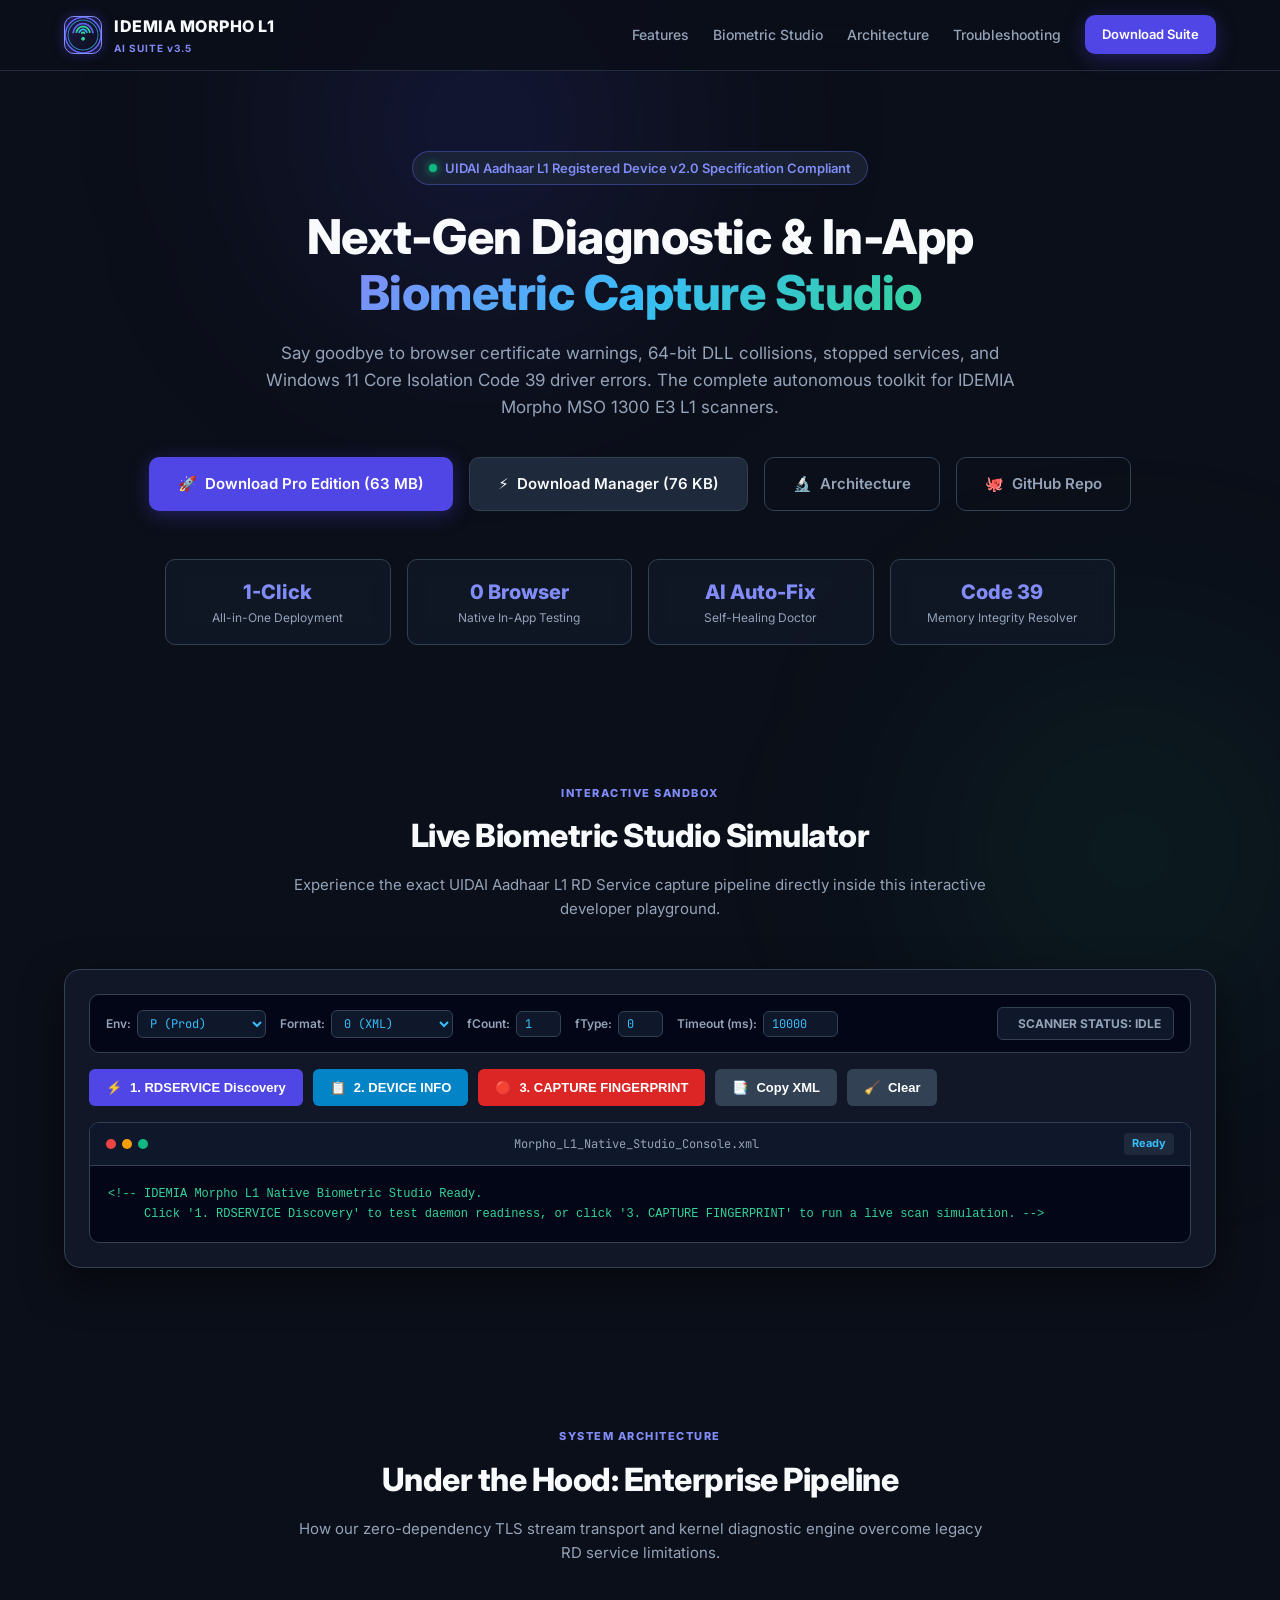
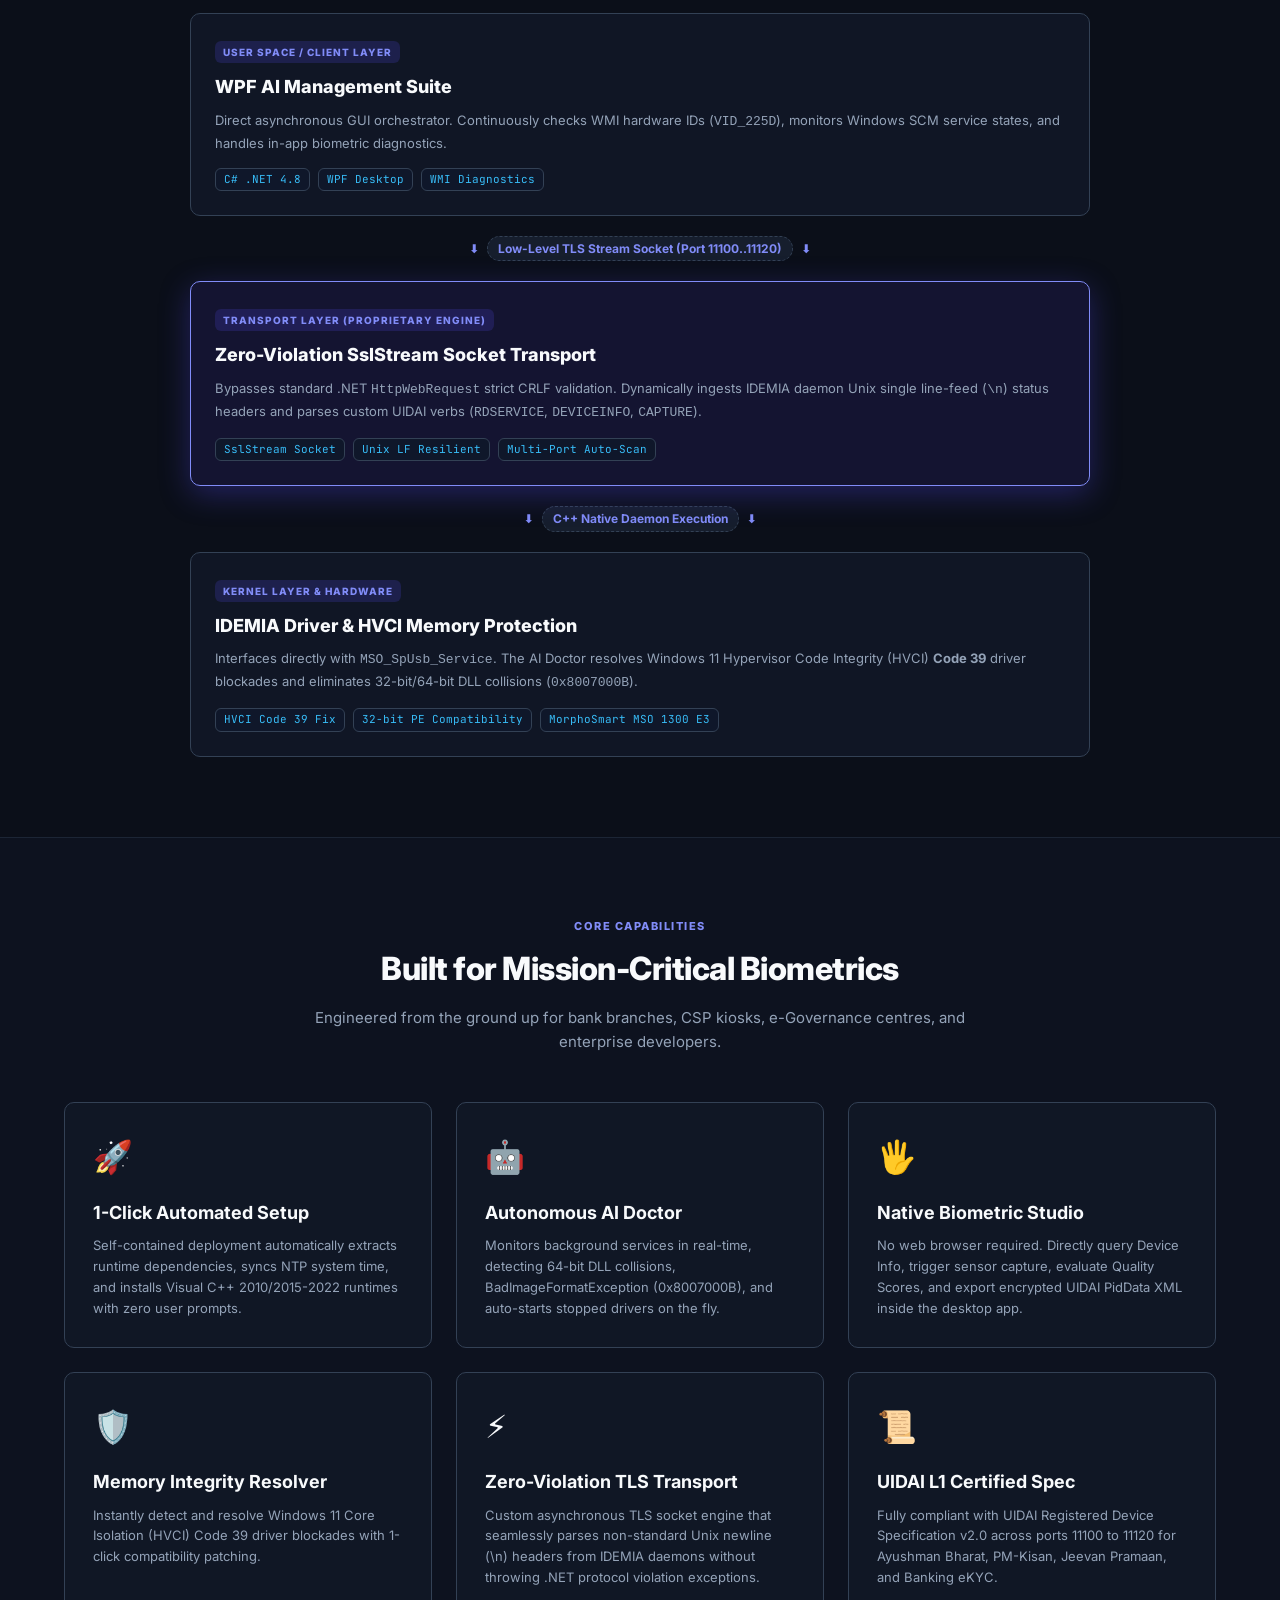
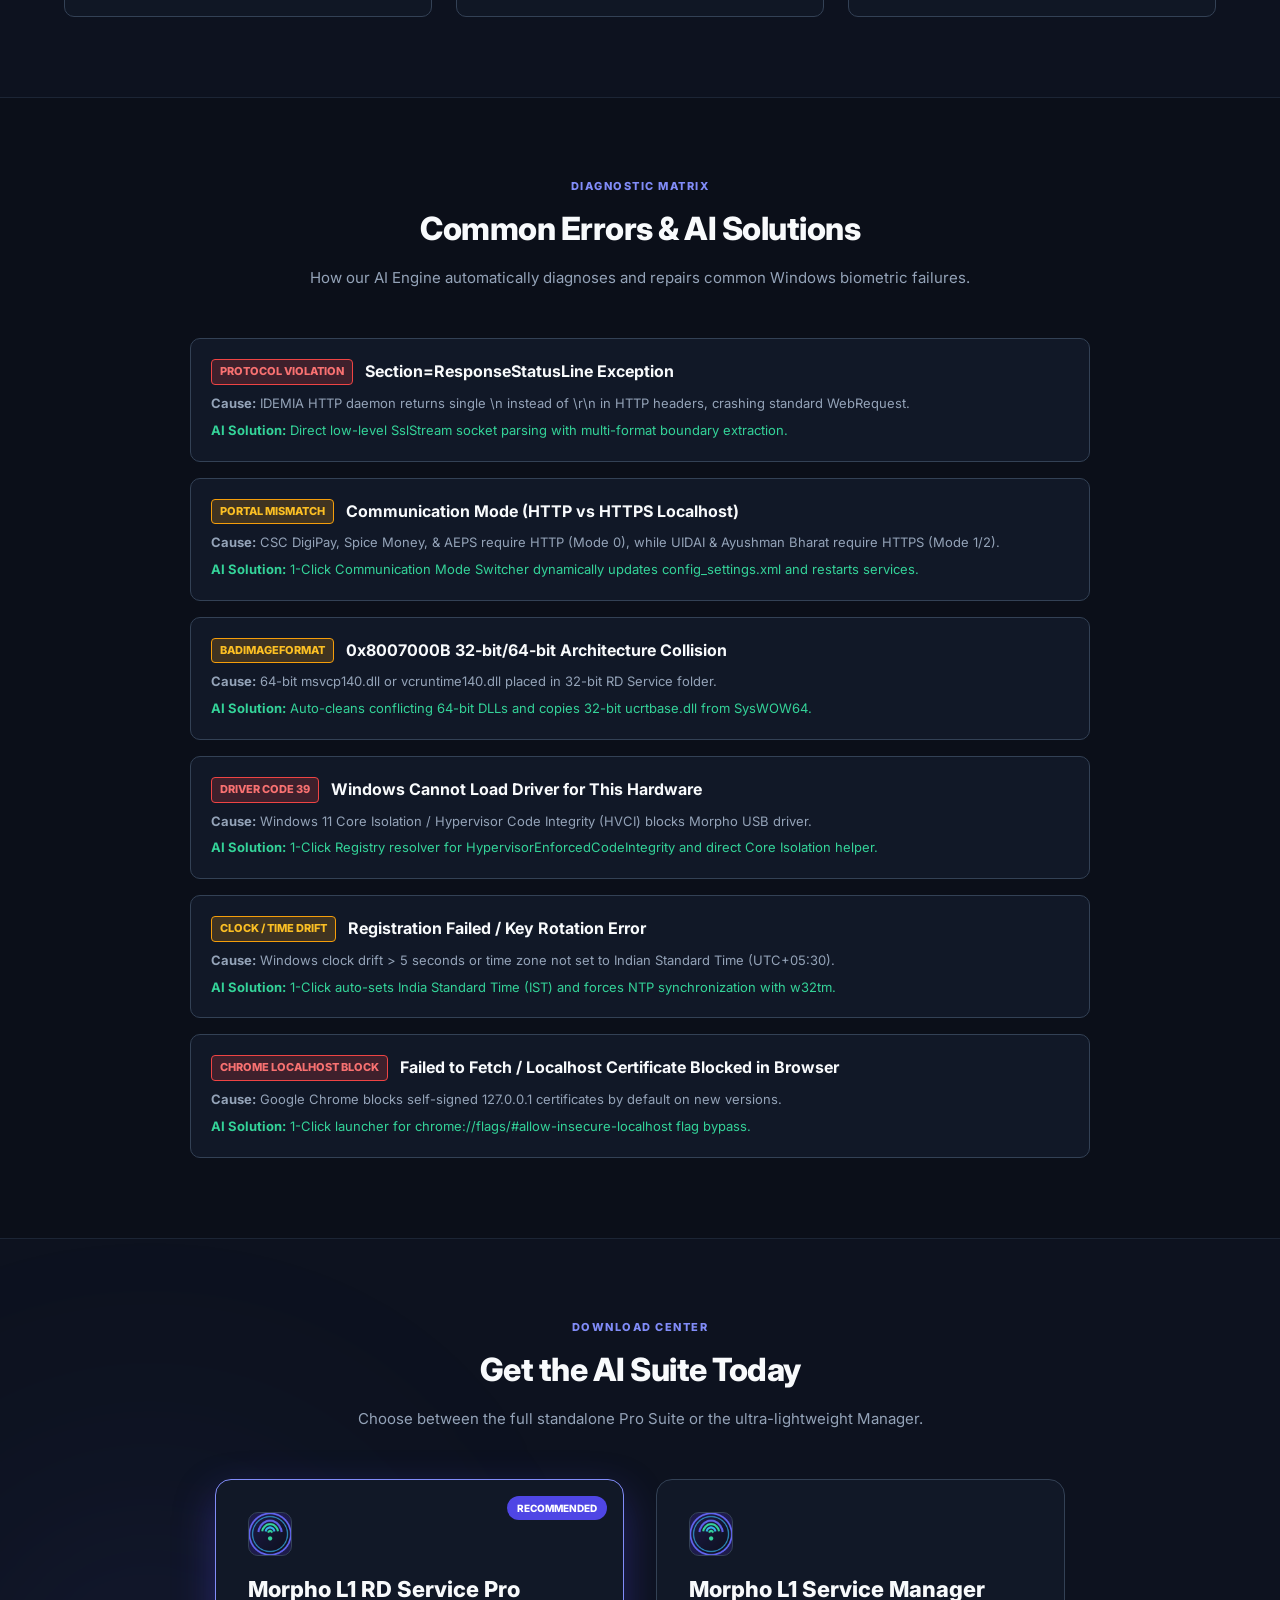
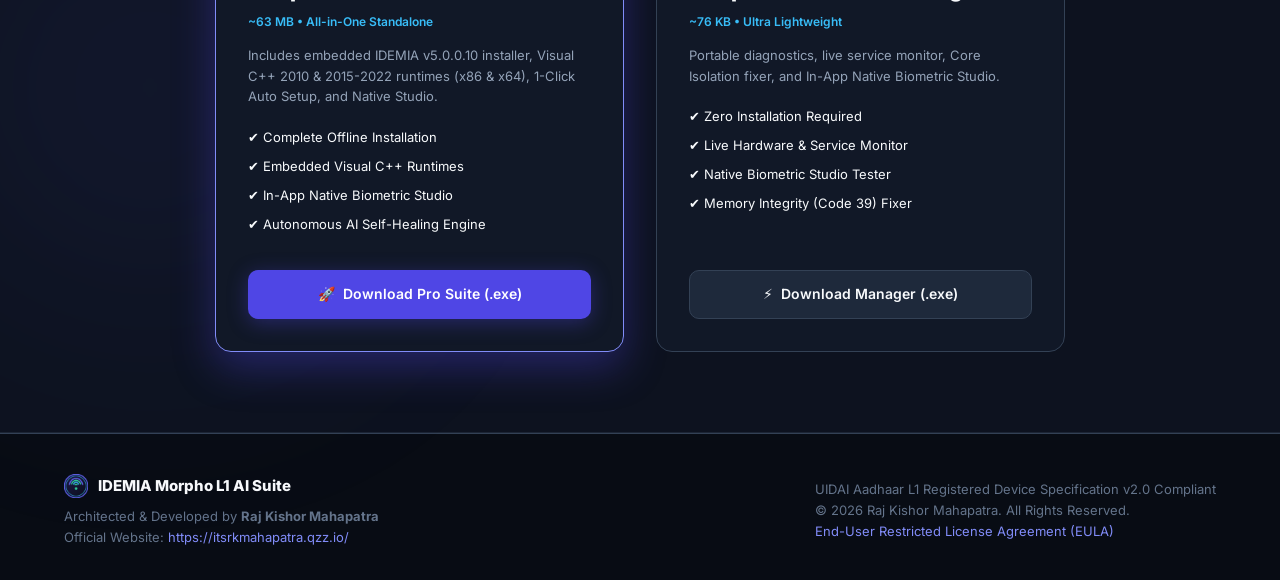
==== commit 53b2b569: "feat(doctor): integrate YouTube & online researched fixes - dynamic CommunicationMode switcher (HTTP" ====
--- a/website/index.html
+++ b/website/index.html
@@ -344,6 +344,15 @@
 
         <div class="matrix-item">
           <div class="matrix-header">
+            <span class="matrix-tag warning">Portal Mismatch</span>
+            <h4>Communication Mode (HTTP vs HTTPS Localhost)</h4>
+          </div>
+          <p class="matrix-desc"><strong>Cause:</strong> CSC DigiPay, Spice Money, & AEPS require HTTP (Mode 0), while UIDAI & Ayushman Bharat require HTTPS (Mode 1/2).</p>
+          <p class="matrix-fix"><strong>AI Solution:</strong> 1-Click Communication Mode Switcher dynamically updates config_settings.xml and restarts services.</p>
+        </div>
+
+        <div class="matrix-item">
+          <div class="matrix-header">
             <span class="matrix-tag warning">BadImageFormat</span>
             <h4>0x8007000B 32-bit/64-bit Architecture Collision</h4>
           </div>
@@ -358,6 +367,24 @@
           </div>
           <p class="matrix-desc"><strong>Cause:</strong> Windows 11 Core Isolation / Hypervisor Code Integrity (HVCI) blocks Morpho USB driver.</p>
           <p class="matrix-fix"><strong>AI Solution:</strong> 1-Click Registry resolver for HypervisorEnforcedCodeIntegrity and direct Core Isolation helper.</p>
+        </div>
+
+        <div class="matrix-item">
+          <div class="matrix-header">
+            <span class="matrix-tag warning">Clock / Time Drift</span>
+            <h4>Registration Failed / Key Rotation Error</h4>
+          </div>
+          <p class="matrix-desc"><strong>Cause:</strong> Windows clock drift > 5 seconds or time zone not set to Indian Standard Time (UTC+05:30).</p>
+          <p class="matrix-fix"><strong>AI Solution:</strong> 1-Click auto-sets India Standard Time (IST) and forces NTP synchronization with w32tm.</p>
+        </div>
+
+        <div class="matrix-item">
+          <div class="matrix-header">
+            <span class="matrix-tag error">Chrome Localhost Block</span>
+            <h4>Failed to Fetch / Localhost Certificate Blocked in Browser</h4>
+          </div>
+          <p class="matrix-desc"><strong>Cause:</strong> Google Chrome blocks self-signed 127.0.0.1 certificates by default on new versions.</p>
+          <p class="matrix-fix"><strong>AI Solution:</strong> 1-Click launcher for chrome://flags/#allow-insecure-localhost flag bypass.</p>
         </div>
       </div>
     </div>
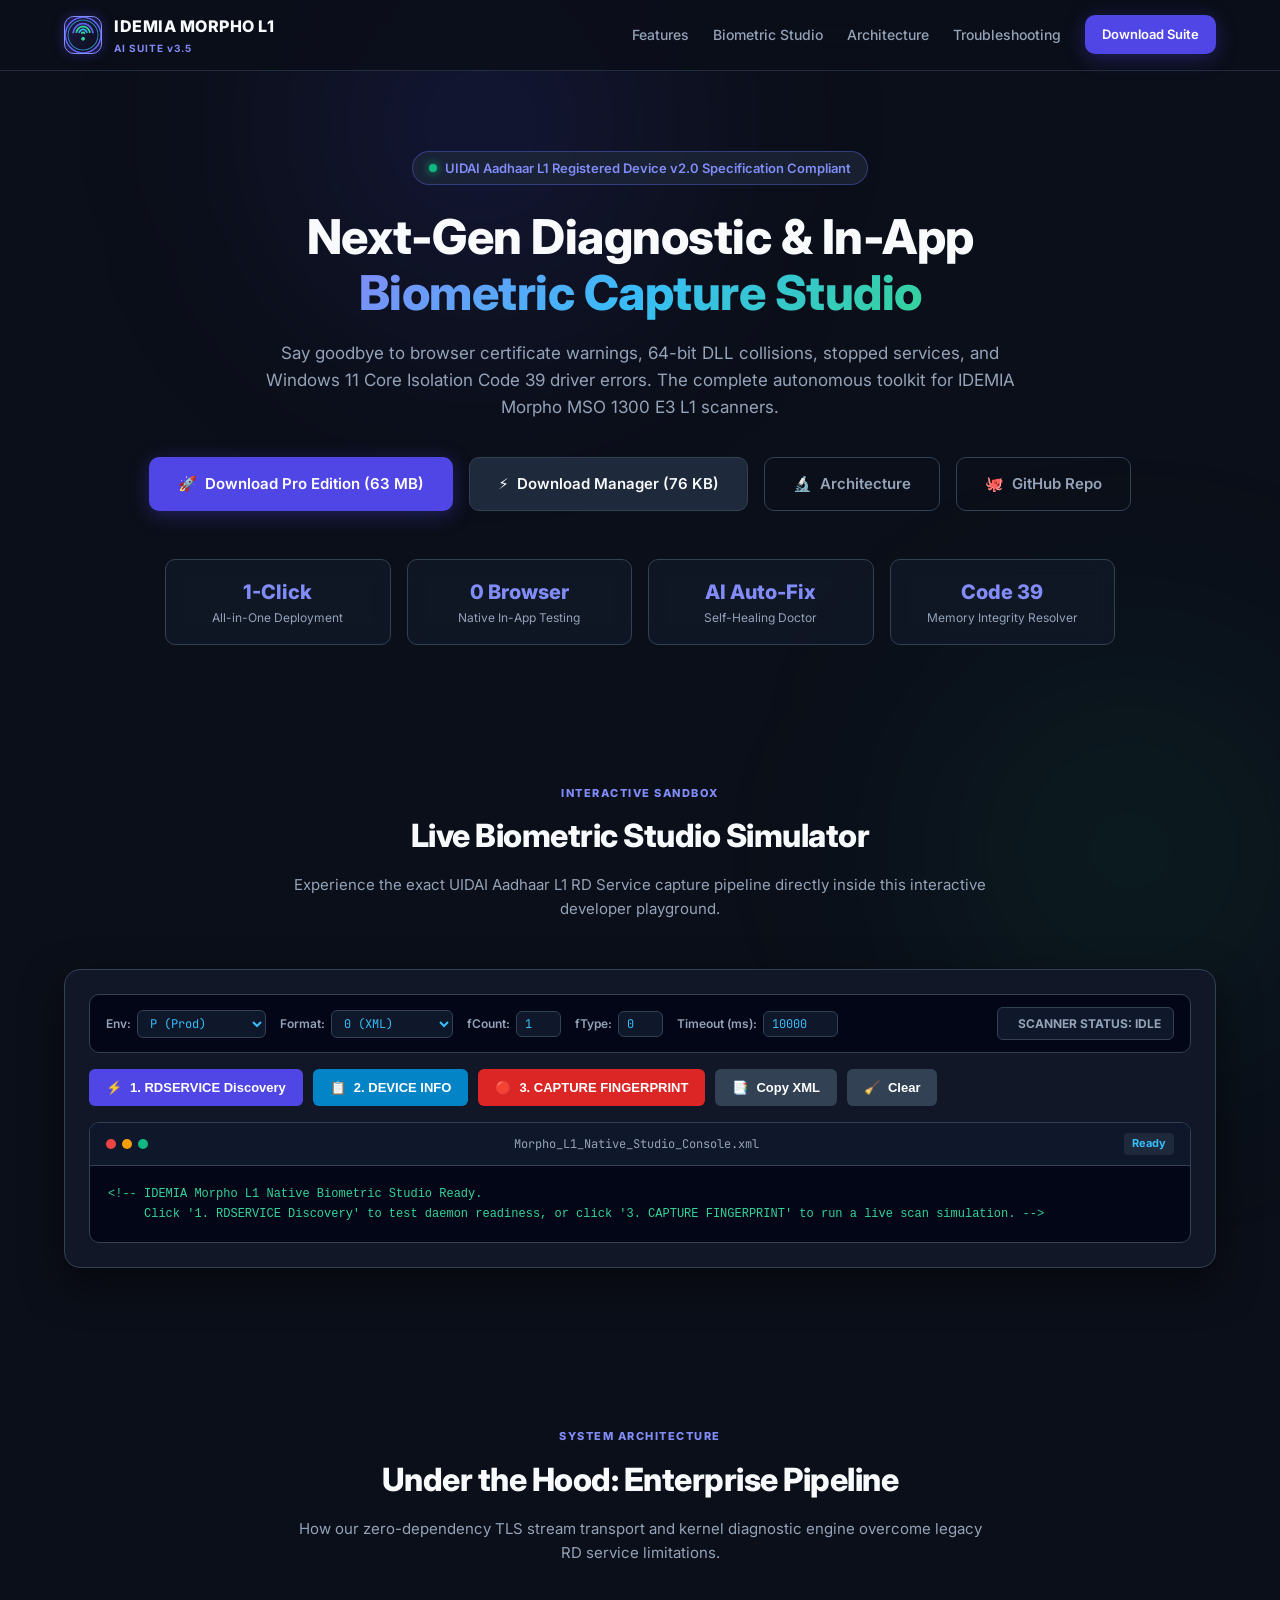
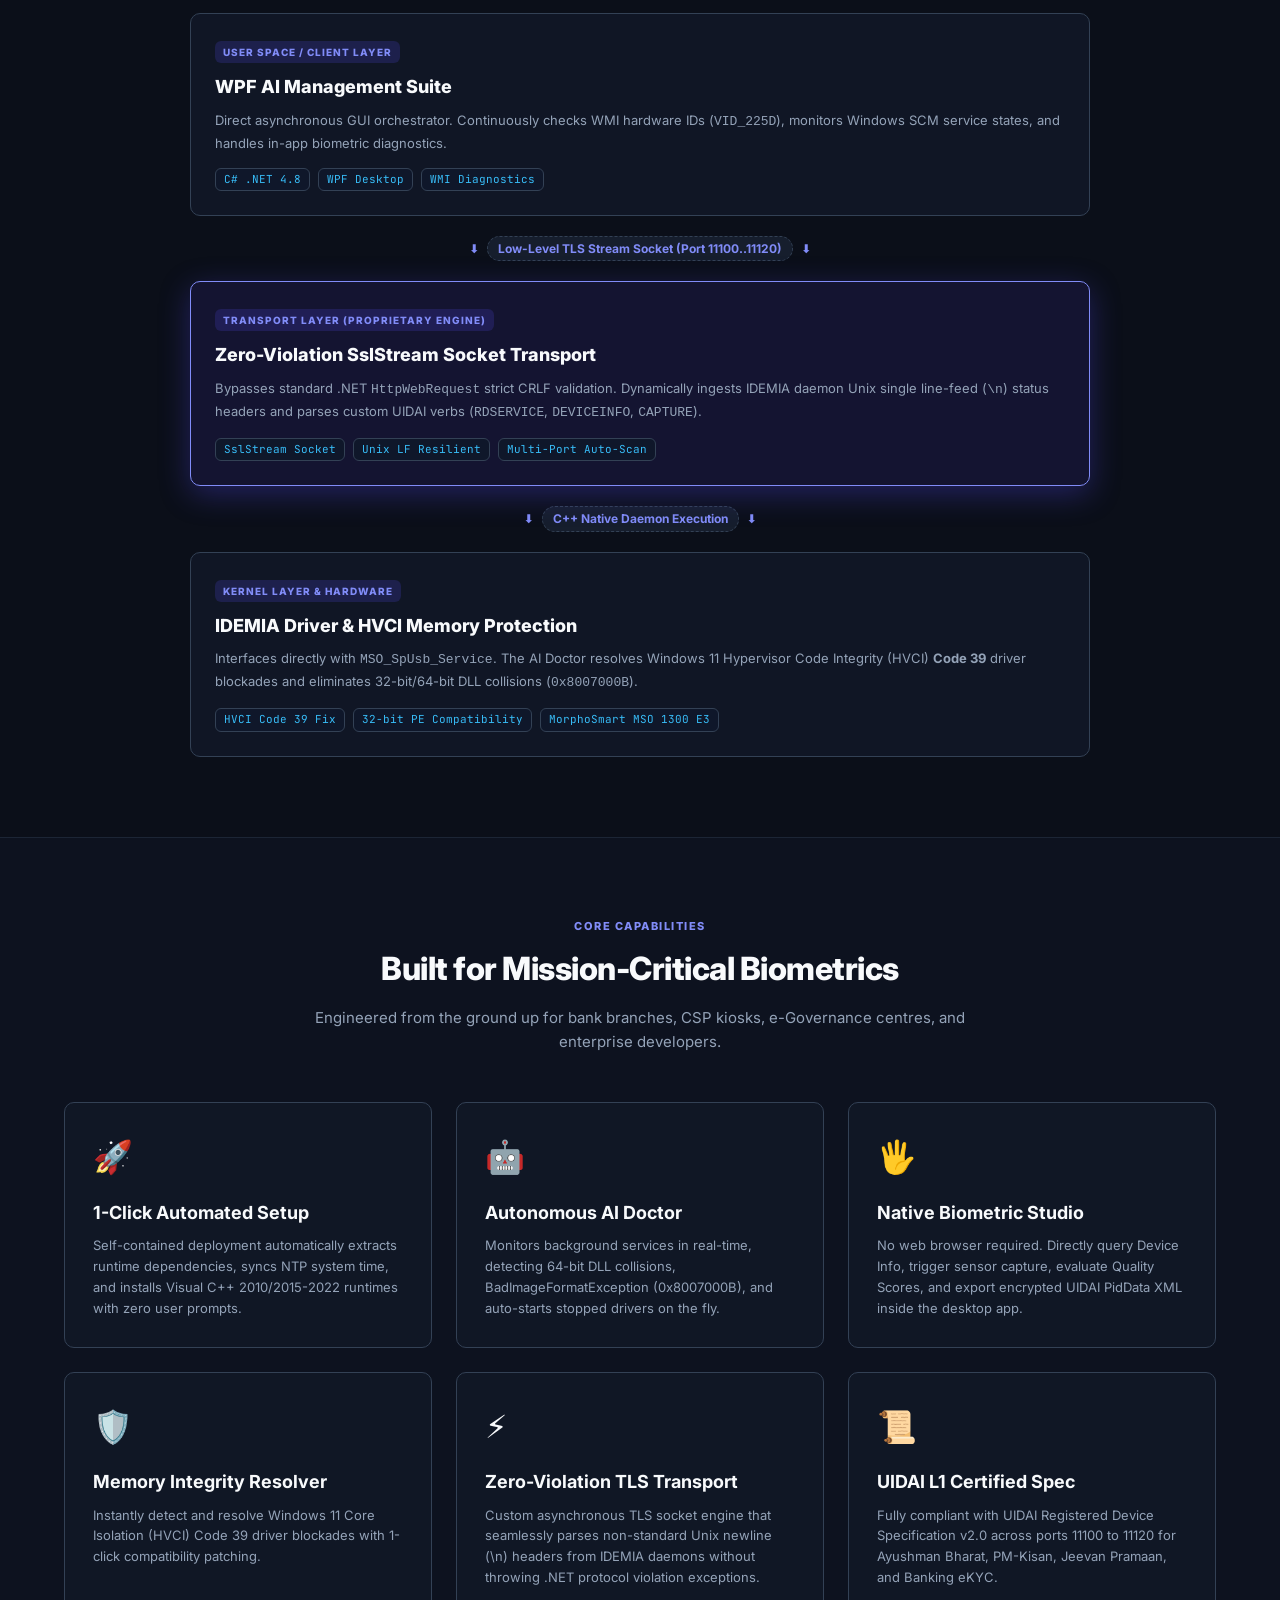
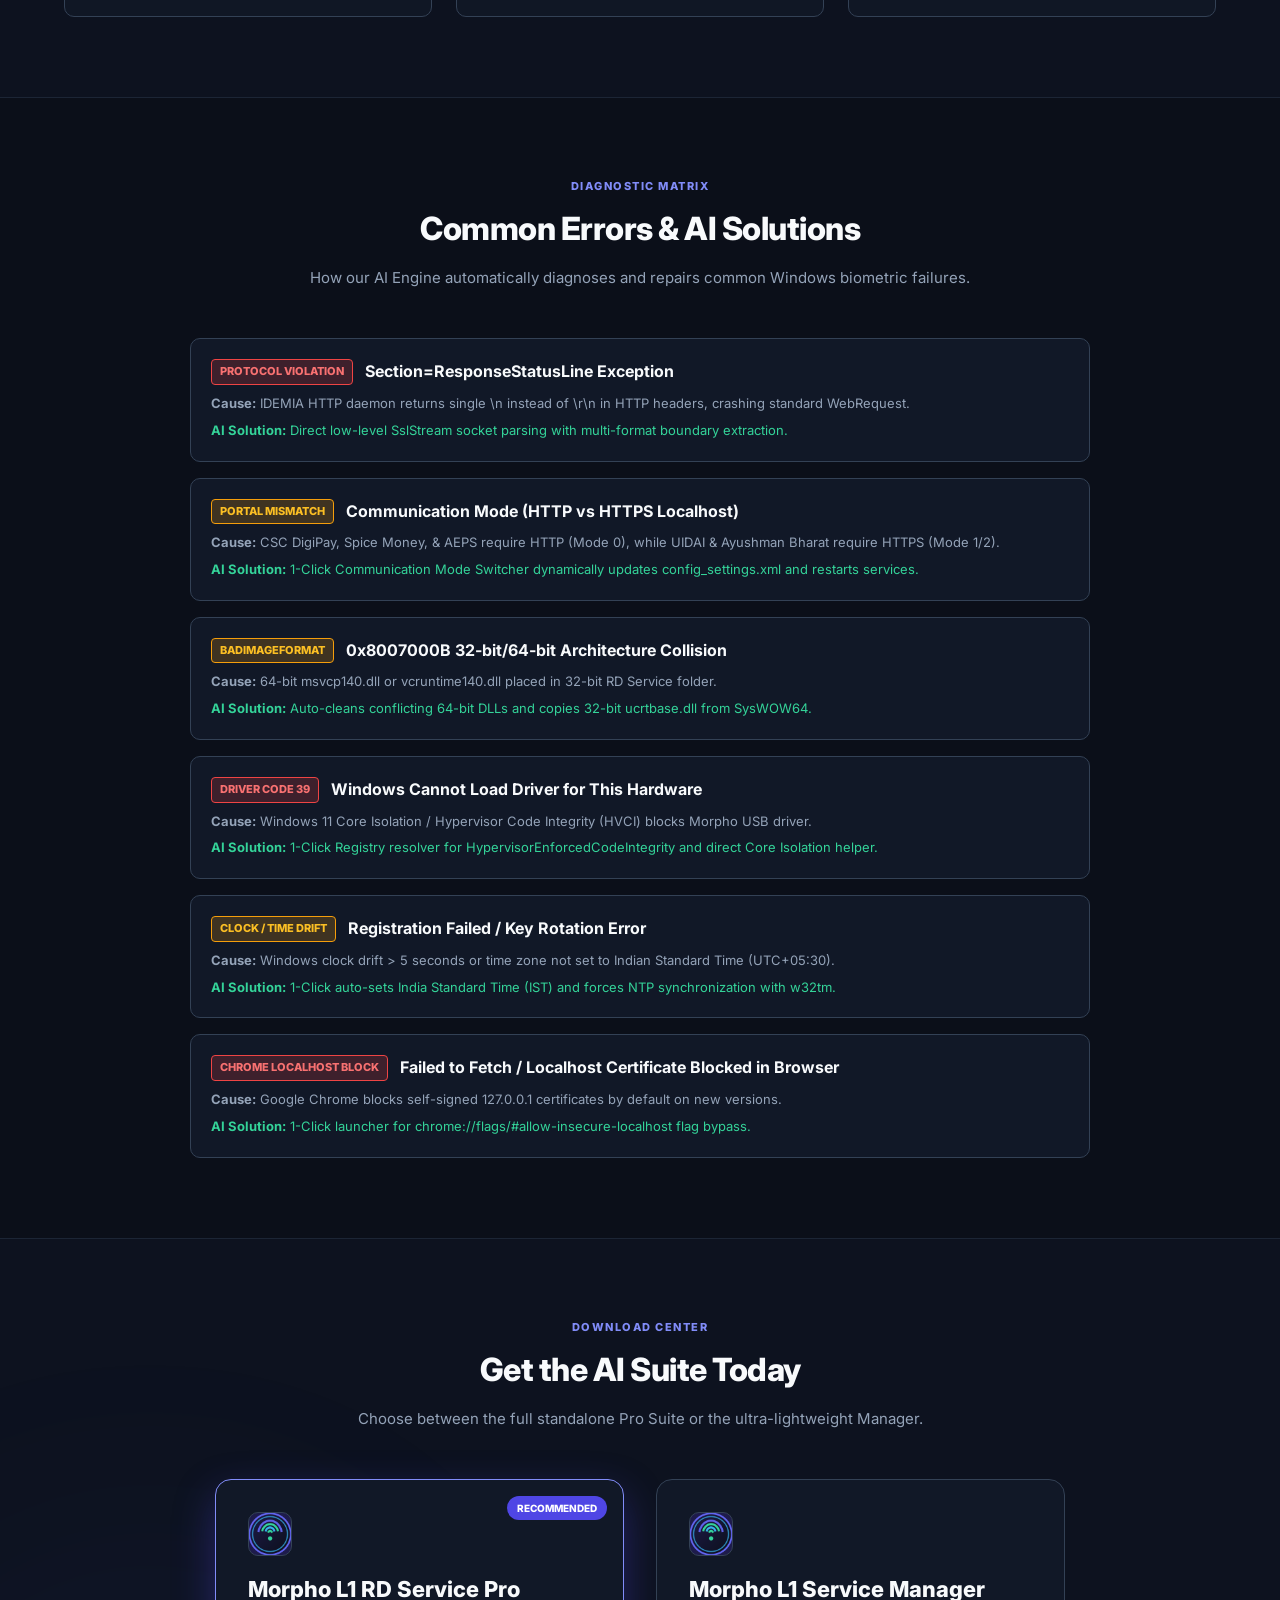
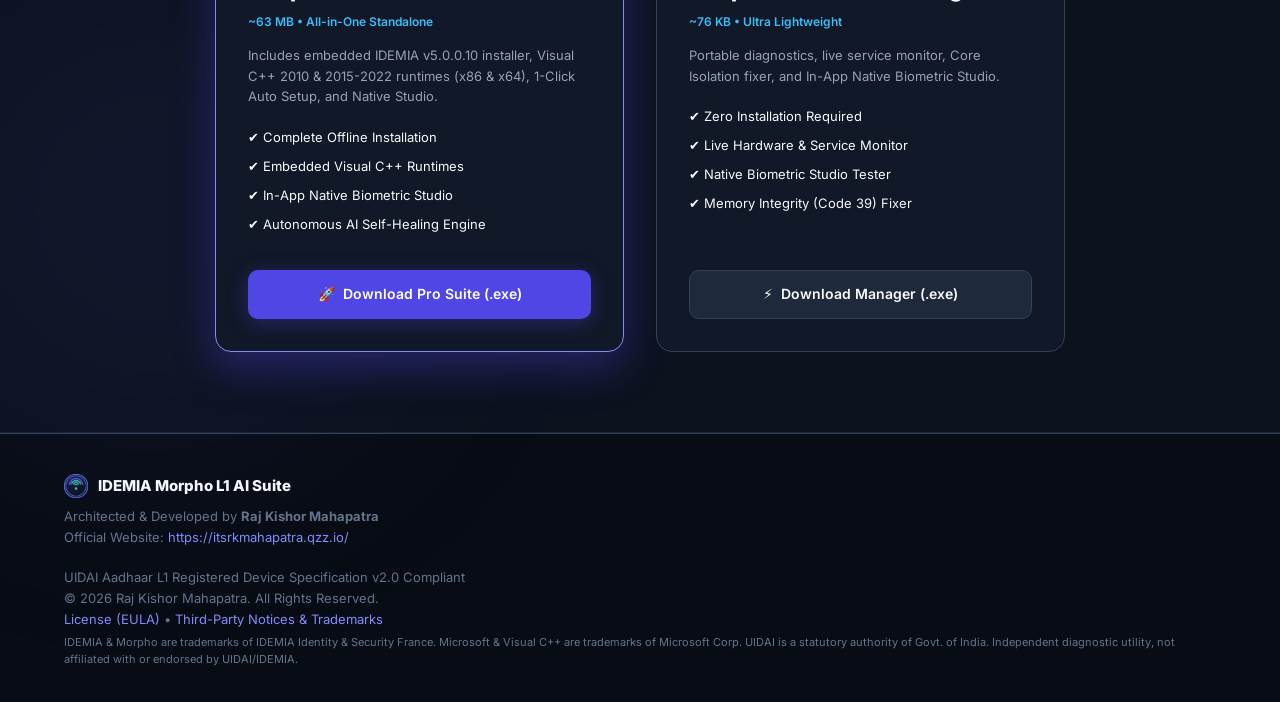
==== commit f4cac5b7: "docs(legal): add comprehensive THIRD_PARTY_NOTICES.md, trademark attributions, and non-affiliation d" ====
--- a/website/index.html
+++ b/website/index.html
@@ -459,7 +459,11 @@
       <div class="footer-right">
         <p>UIDAI Aadhaar L1 Registered Device Specification v2.0 Compliant</p>
         <p>© 2026 Raj Kishor Mahapatra. All Rights Reserved.</p>
-        <p><a href="https://github.com/itsrkmahapatra/Morpho-L1-RD-Service-AI-Suite/blob/main/LICENSE" target="_blank" rel="noopener noreferrer">End-User Restricted License Agreement (EULA)</a></p>
+        <p>
+          <a href="https://github.com/itsrkmahapatra/Morpho-L1-RD-Service-AI-Suite/blob/main/LICENSE" target="_blank" rel="noopener noreferrer">License (EULA)</a> • 
+          <a href="https://github.com/itsrkmahapatra/Morpho-L1-RD-Service-AI-Suite/blob/main/THIRD_PARTY_NOTICES.md" target="_blank" rel="noopener noreferrer">Third-Party Notices & Trademarks</a>
+        </p>
+        <p style="font-size: 11px; margin-top: 4px; color: #64748B;">IDEMIA & Morpho are trademarks of IDEMIA Identity & Security France. Microsoft & Visual C++ are trademarks of Microsoft Corp. UIDAI is a statutory authority of Govt. of India. Independent diagnostic utility, not affiliated with or endorsed by UIDAI/IDEMIA.</p>
       </div>
     </div>
   </footer>
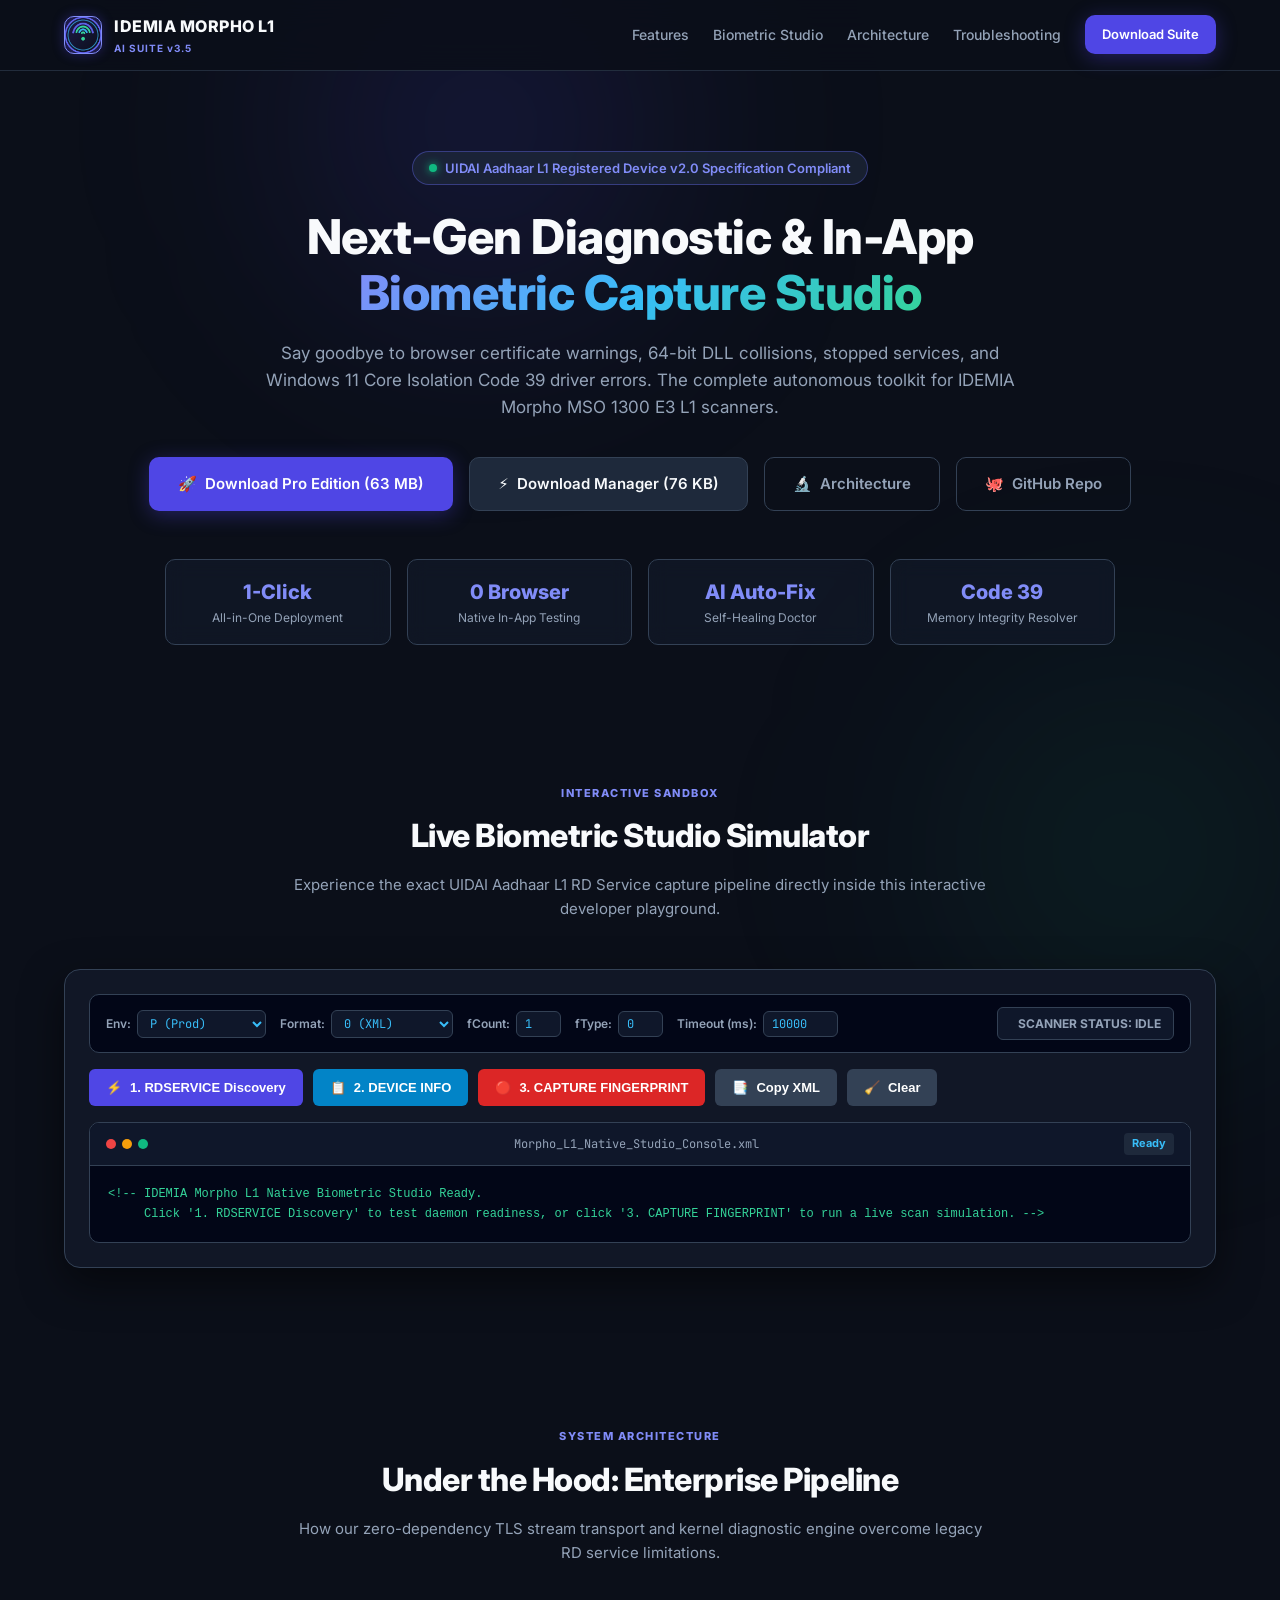
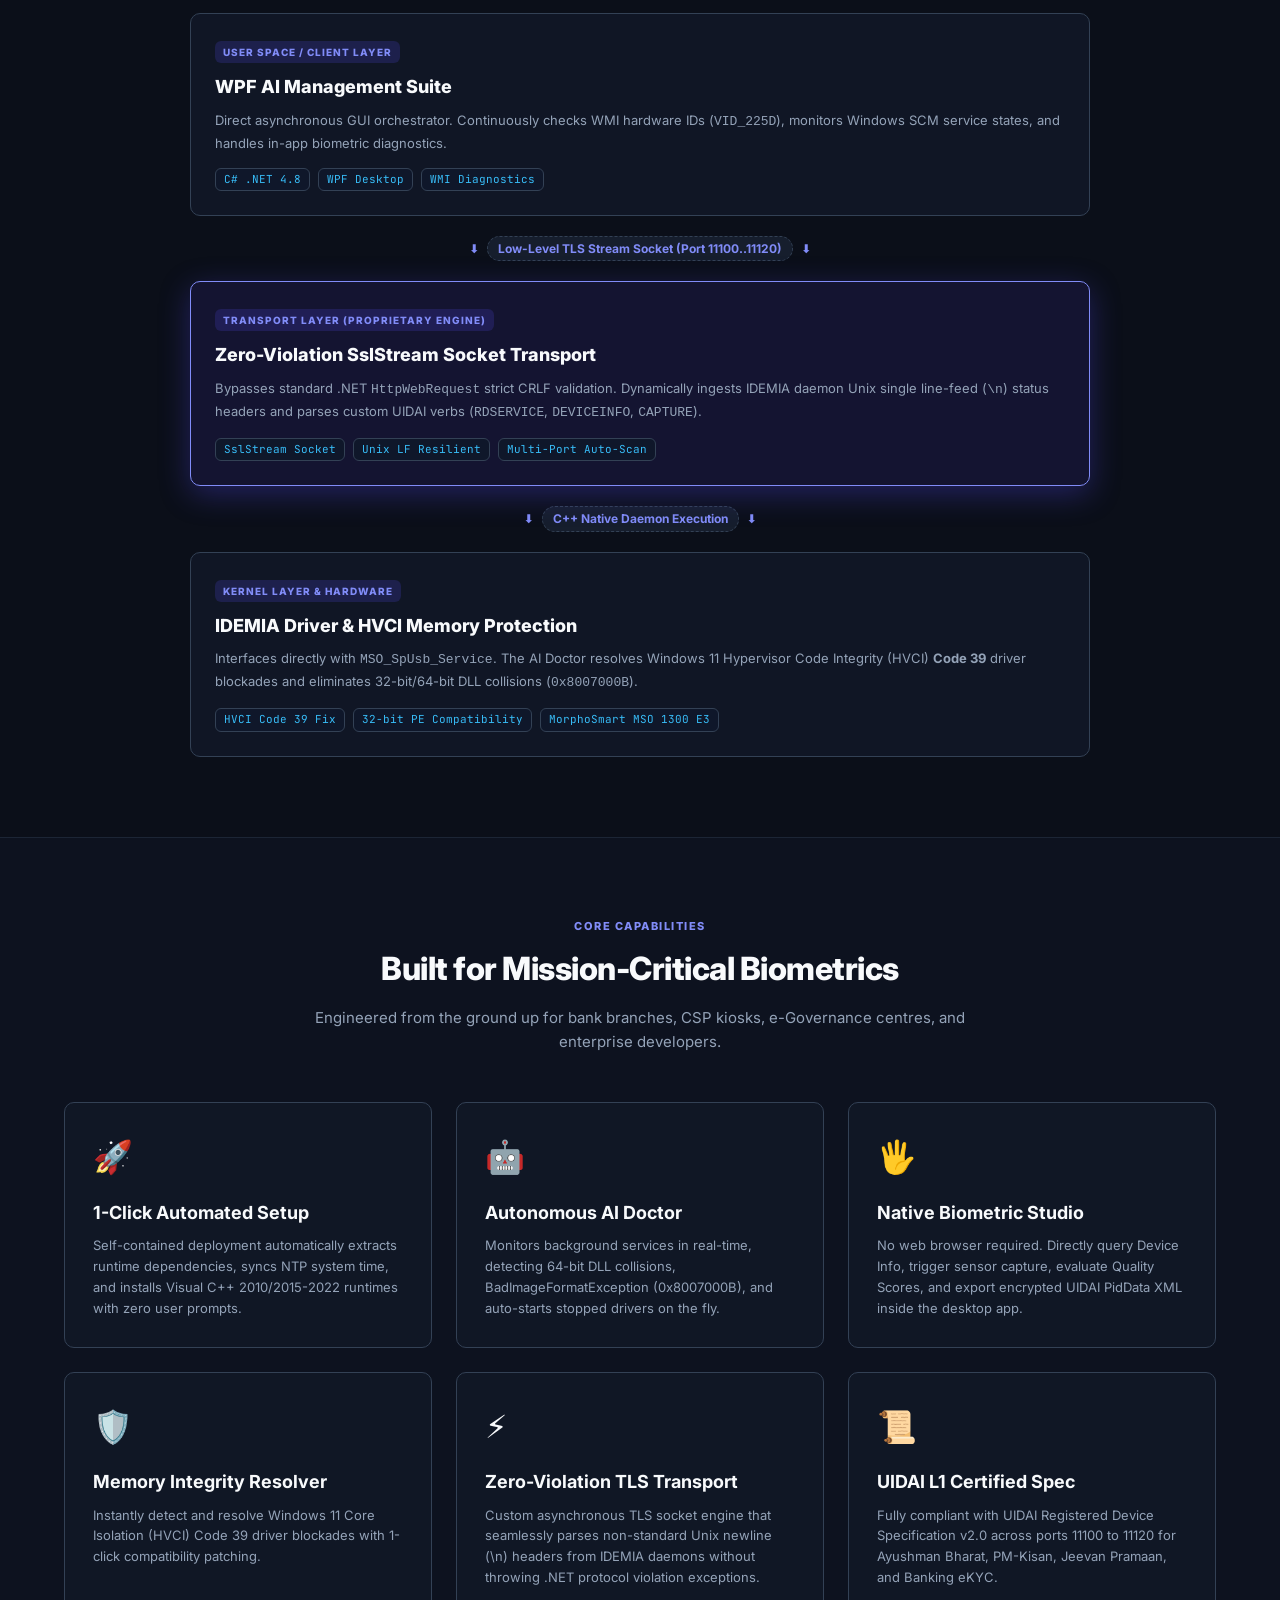
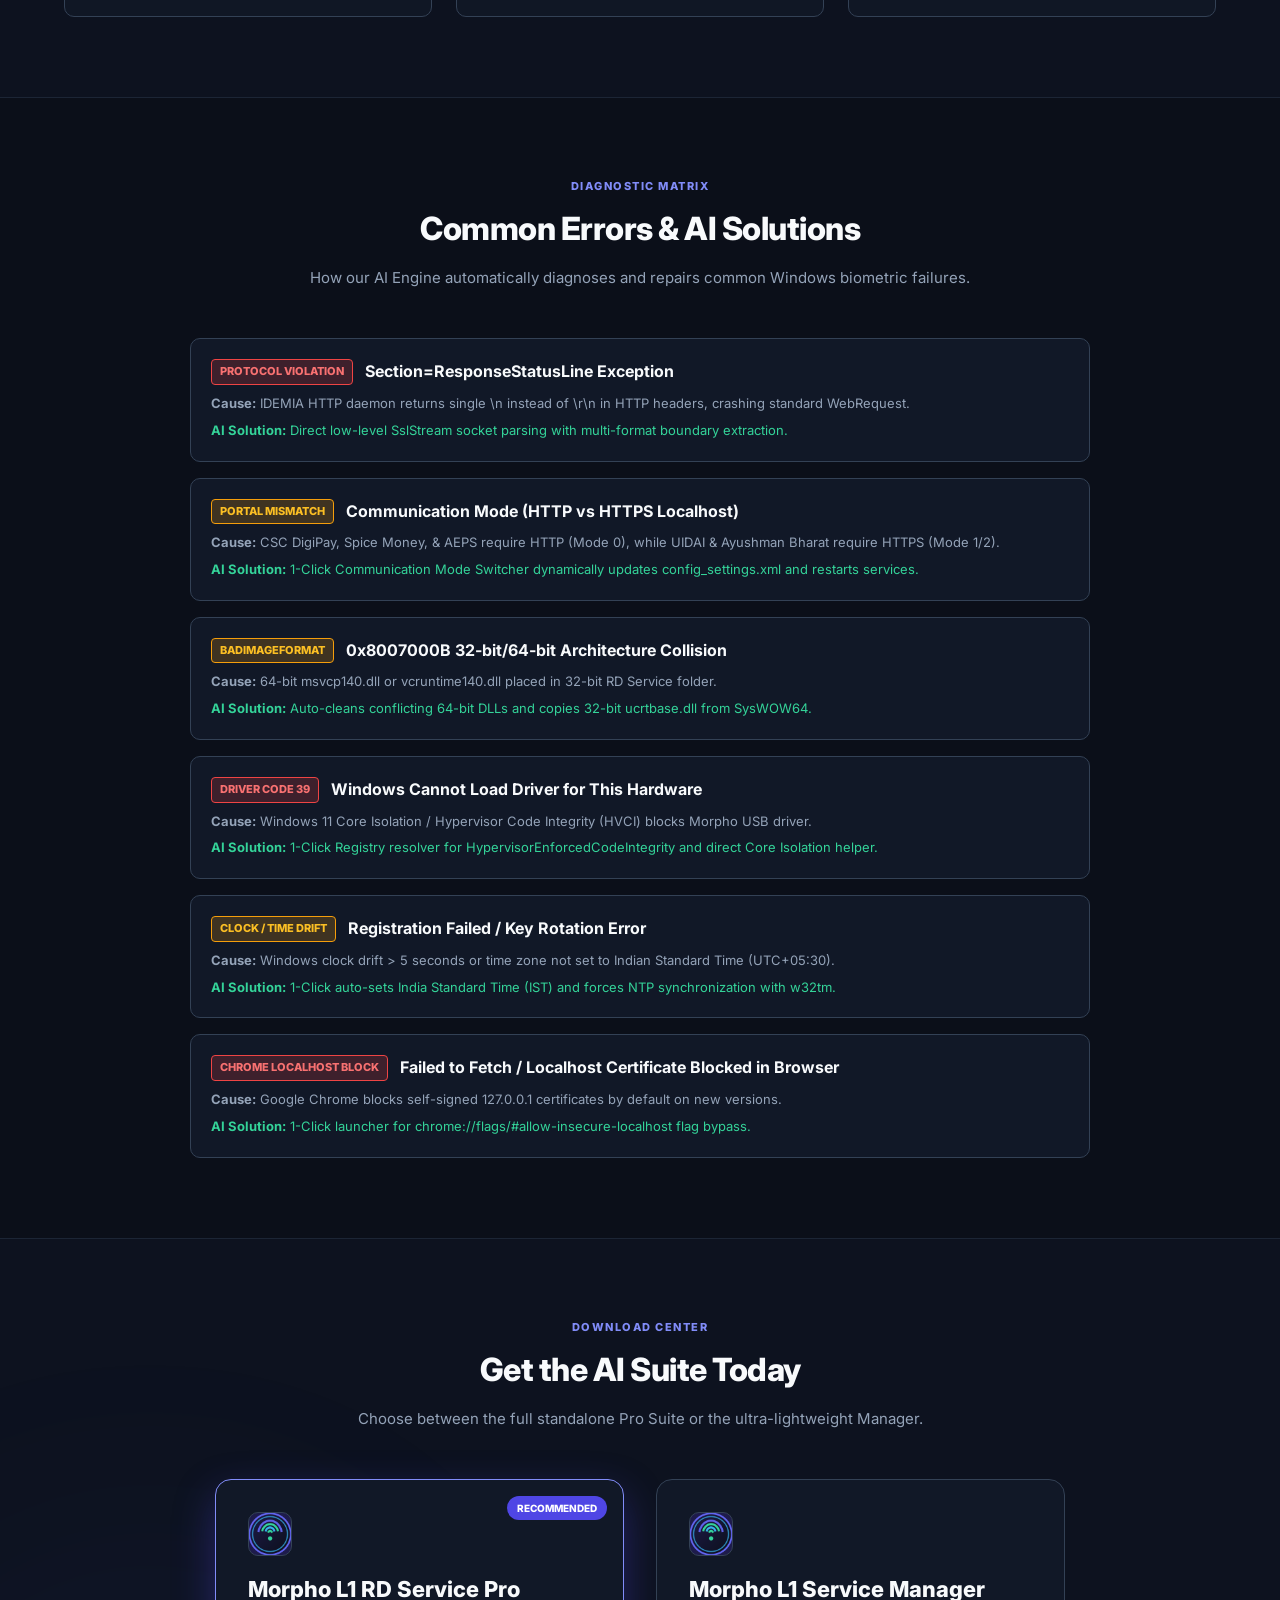
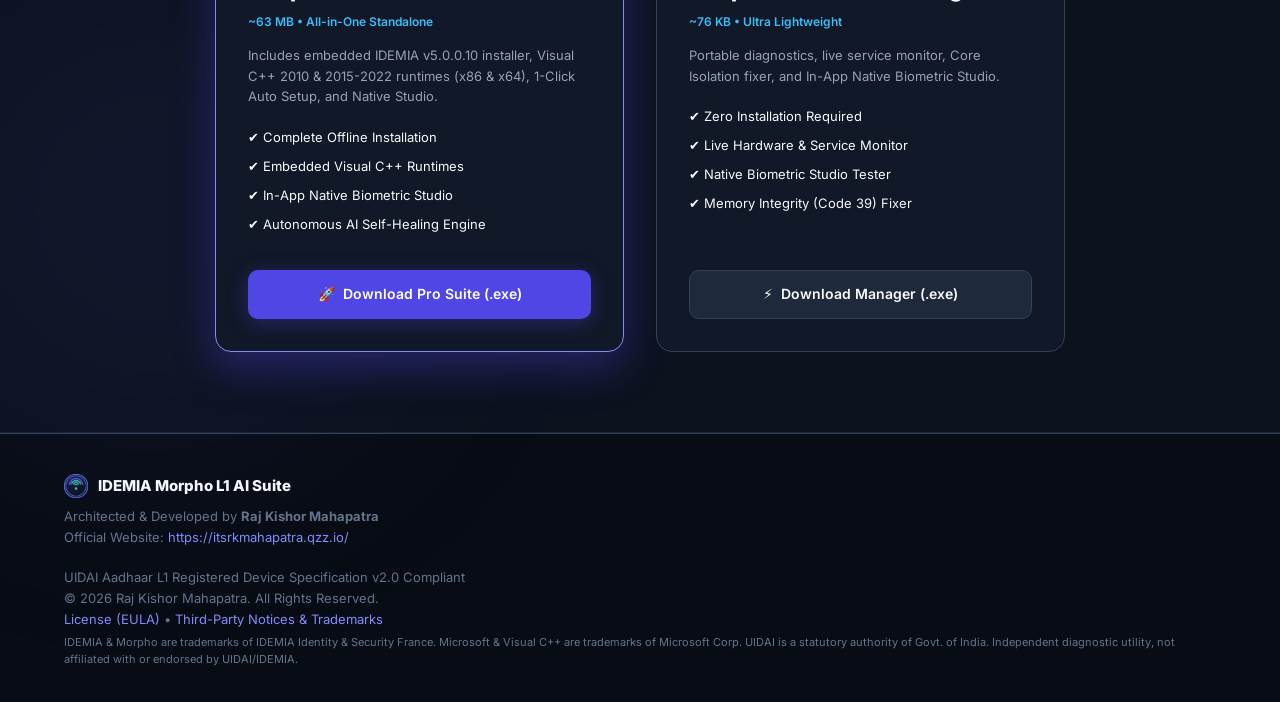
==== commit e3cd92d8: "Add Google site verification meta tag" ====
--- a/website/index.html
+++ b/website/index.html
@@ -7,6 +7,7 @@
   
   <!-- SEO Meta Tags -->
   <meta name="description" content="Enterprise IDEMIA Morpho MSO 1300 E3 L1 RD Service management, autonomous AI self-healing doctor, Windows 11 memory integrity (Code 39) resolver, and in-app native biometric capture studio.">
+  <meta name="google-site-verification" content="o9Y7VOAd6zRwNAAd3X8D4bSyJIi5eG2aJeClgAWYReg" />
   <meta name="keywords" content="IDEMIA, Morpho L1, RD Service, MSO 1300 E3, UIDAI Aadhaar, Biometric Studio, Memory Integrity Code 39, RDService HTTPS, Raj Kishor Mahapatra">
   <meta name="author" content="Raj Kishor Mahapatra">
   <meta name="robots" content="index, follow">
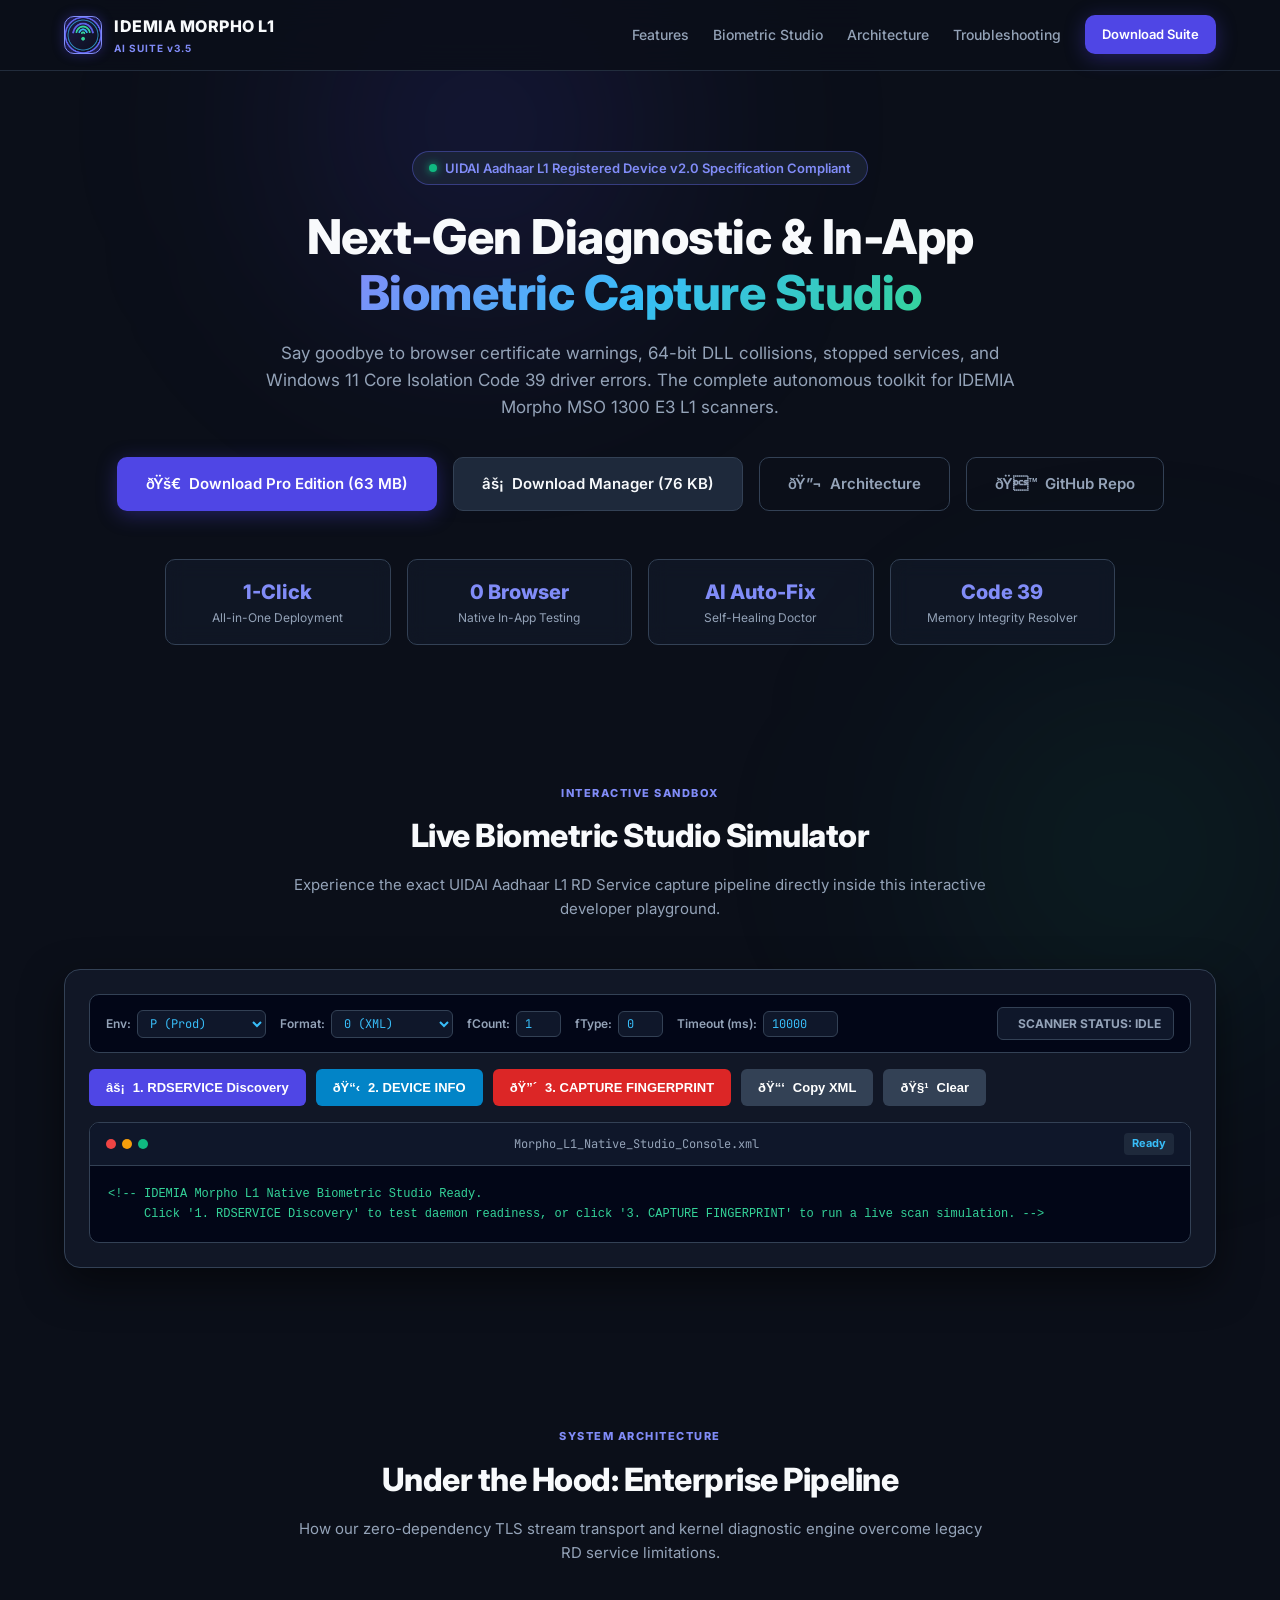
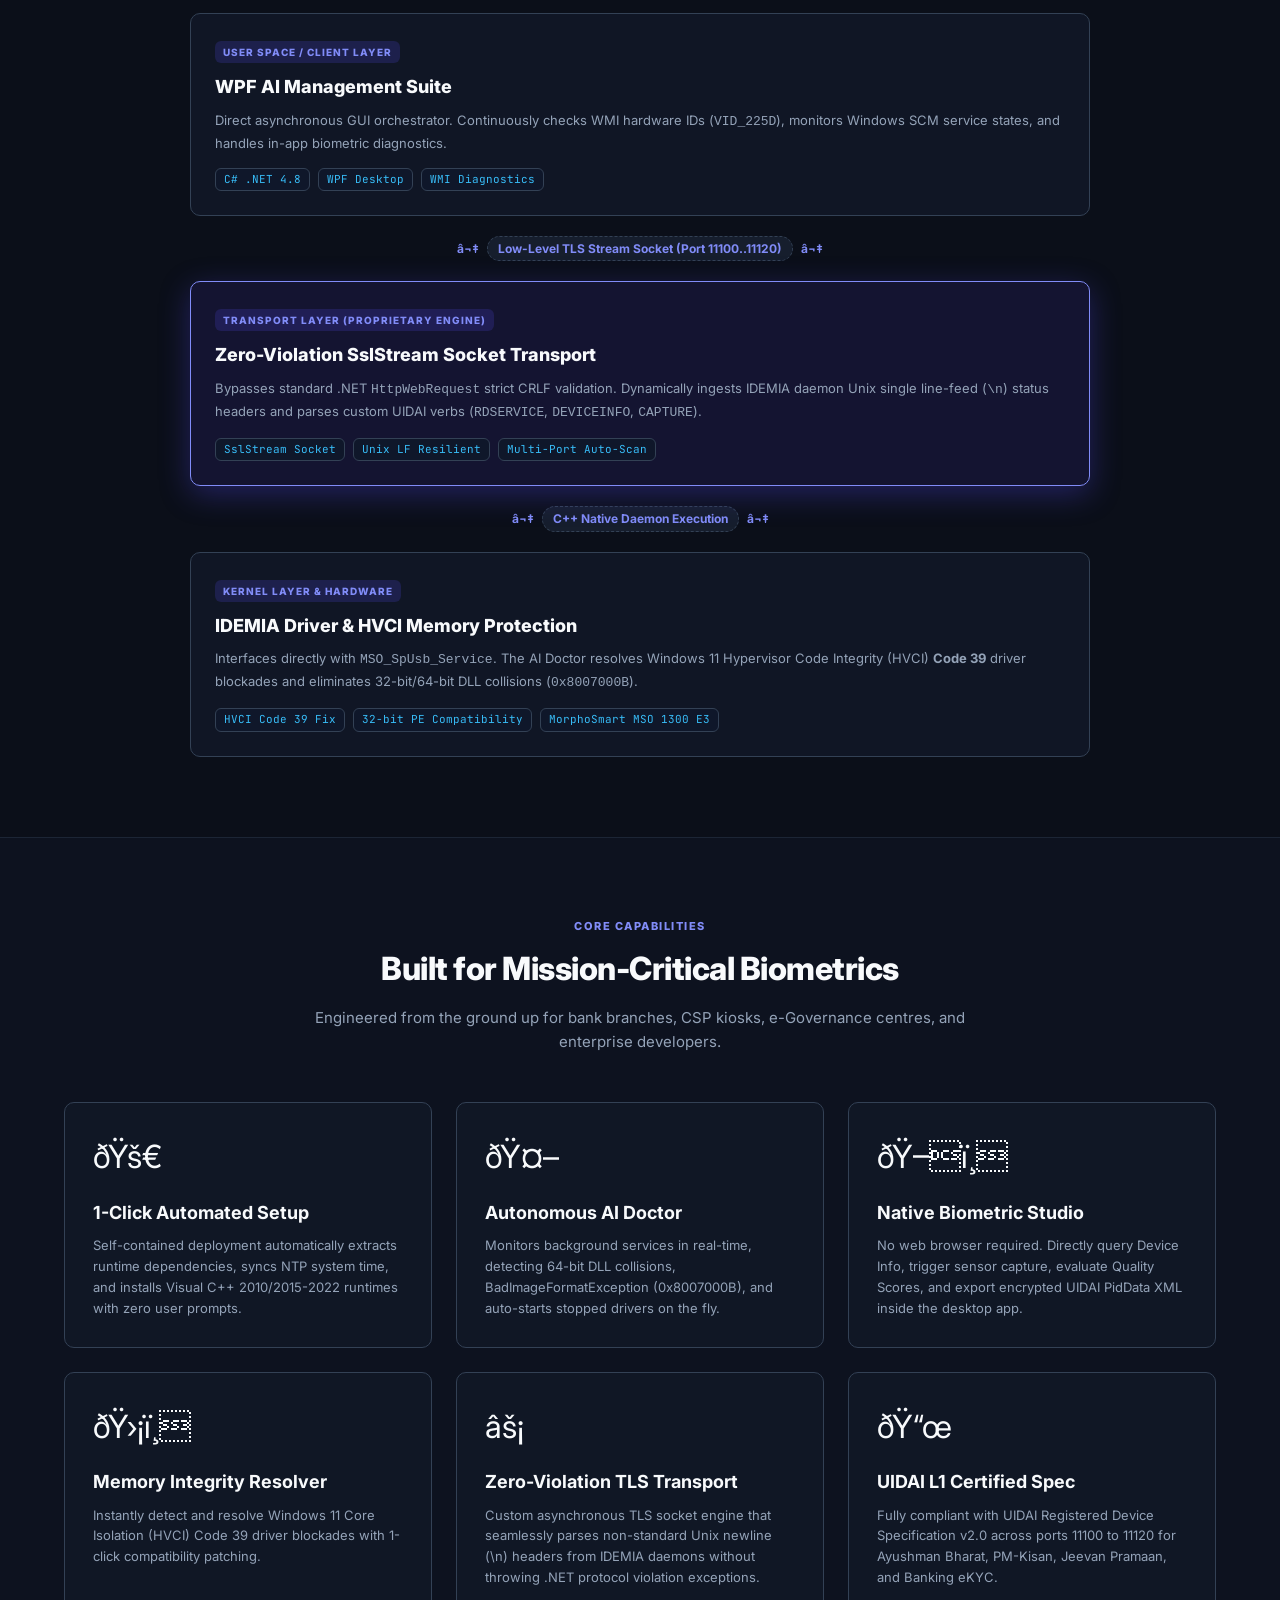
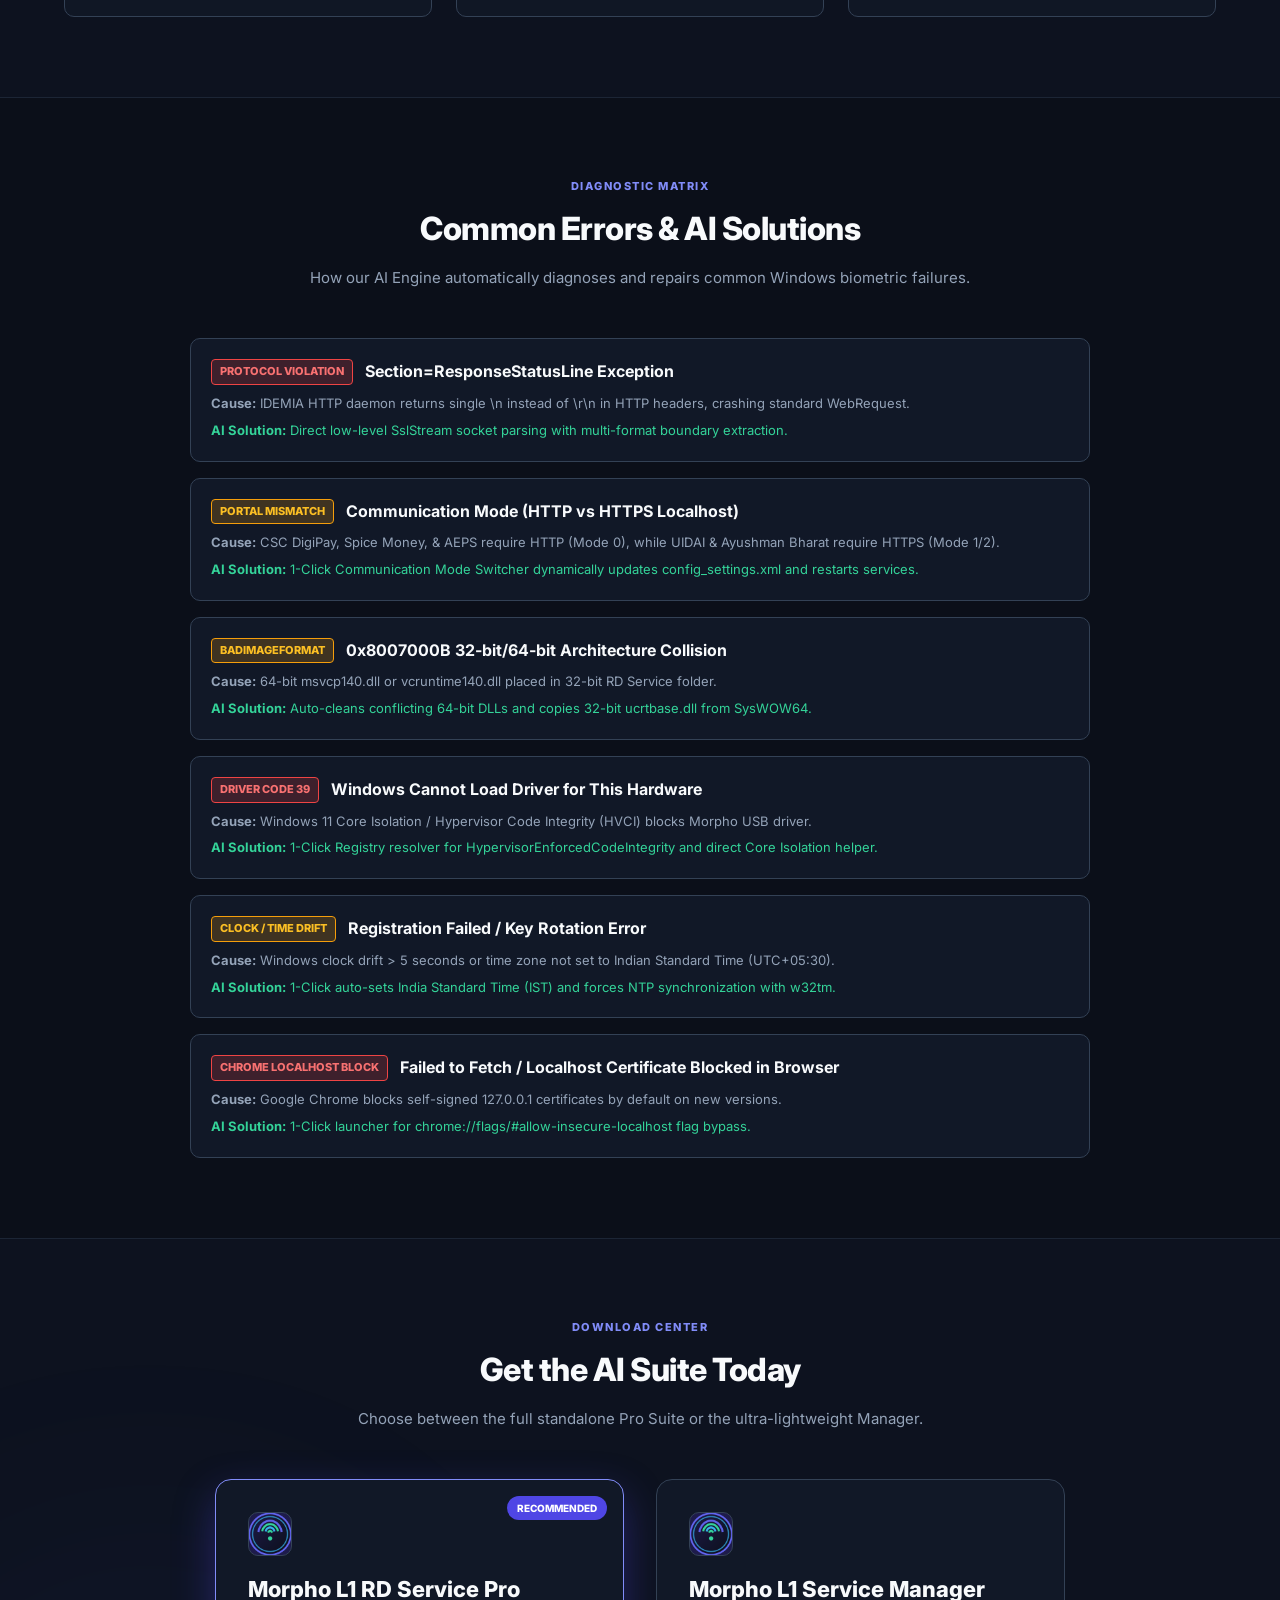
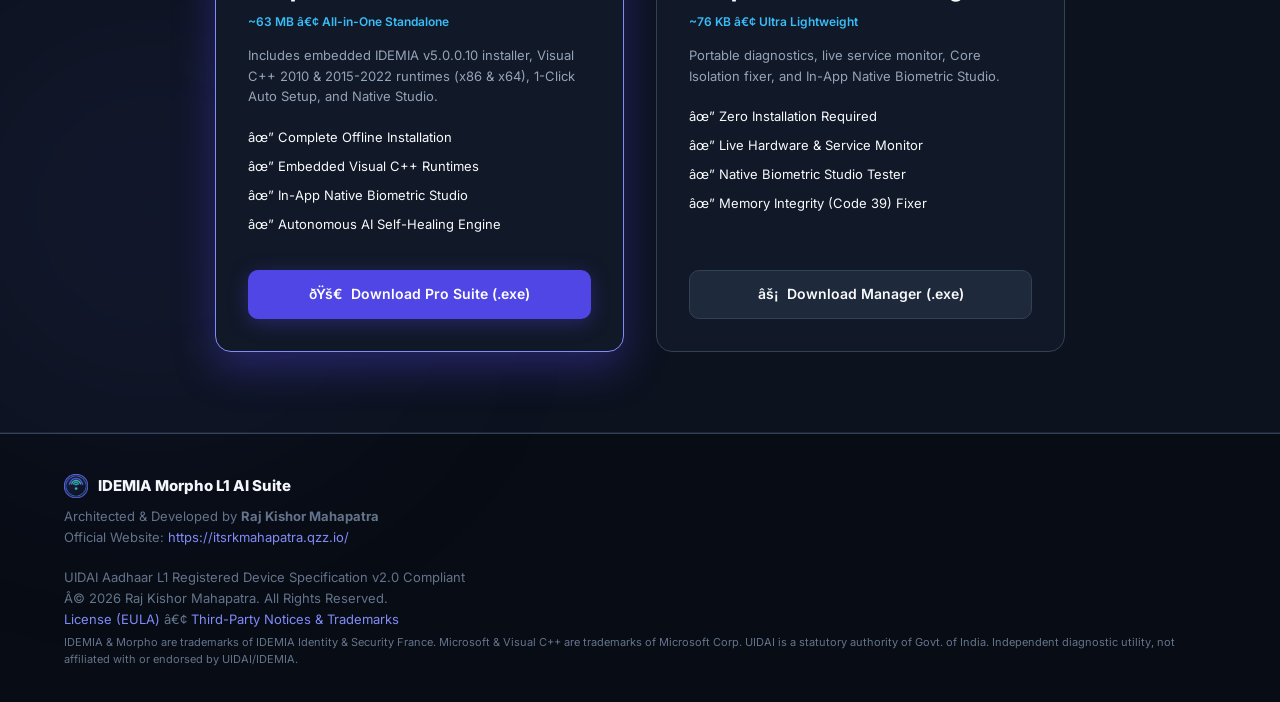
==== commit d10b95d8: "feat(seo): implement World #1 ranking architecture with multi-schema JSON-LD, FAQ rich snippets, sit" ====
--- a/website/index.html
+++ b/website/index.html
@@ -1,16 +1,17 @@
-<!DOCTYPE html>
+﻿<!DOCTYPE html>
 <html lang="en">
 <head>
   <meta charset="UTF-8">
   <meta name="viewport" content="width=device-width, initial-scale=1.0">
-  <title>IDEMIA Morpho L1 RD Service AI Suite | Official Diagnostic & Biometric Capture Studio</title>
+  <title>IDEMIA Morpho L1 RD Service AI Suite | Download Driver, Fix Code 39 & UIDAI Test Page</title>
   
-  <!-- SEO Meta Tags -->
-  <meta name="description" content="Enterprise IDEMIA Morpho MSO 1300 E3 L1 RD Service management, autonomous AI self-healing doctor, Windows 11 memory integrity (Code 39) resolver, and in-app native biometric capture studio.">
-  <meta name="google-site-verification" content="o9Y7VOAd6zRwNAAd3X8D4bSyJIi5eG2aJeClgAWYReg" />
-  <meta name="keywords" content="IDEMIA, Morpho L1, RD Service, MSO 1300 E3, UIDAI Aadhaar, Biometric Studio, Memory Integrity Code 39, RDService HTTPS, Raj Kishor Mahapatra">
+  <!-- SEO & Search Engine Verification -->
+  <meta name="google-site-verification" content="o9Y7VOAd6zRwNAAd3X8D4bSyJIi5eG2aJeClgAWYReg">
+  <meta name="msvalidate.01" content="42F348A8D2930AC1EE9414B53D3D604E">
+  <meta name="description" content="Official IDEMIA Morpho MSO 1300 E3 L1 RD Service AI Suite. 1-Click offline installer, autonomous self-healing AI doctor, Windows 11 Code 39 memory integrity resolver, and in-app biometric capture studio.">
+  <meta name="keywords" content="IDEMIA, Morpho L1, RD Service, MSO 1300 E3, Morpho L1 driver download, UIDAI Aadhaar, Biometric Studio, Memory Integrity Code 39, RDService HTTPS, DigiPay Morpho setting, Ayushman Bharat Morpho L1, PM Kisan biometric device, Raj Kishor Mahapatra">
   <meta name="author" content="Raj Kishor Mahapatra">
-  <meta name="robots" content="index, follow">
+  <meta name="robots" content="index, follow, max-snippet:-1, max-image-preview:large, max-video-preview:-1">
   <meta name="theme-color" content="#0B0F19">
   <link rel="canonical" href="https://itsrkmahapatra.github.io/Morpho-L1-RD-Service-AI-Suite/">
 
@@ -18,40 +19,145 @@
   <link rel="icon" type="image/x-icon" href="favicon.ico">
   <link rel="apple-touch-icon" href="logo.png">
 
-  <!-- Open Graph / Facebook / LinkedIn -->
+  <!-- Open Graph / Facebook / LinkedIn / WhatsApp -->
   <meta property="og:type" content="website">
   <meta property="og:url" content="https://itsrkmahapatra.github.io/Morpho-L1-RD-Service-AI-Suite/">
-  <meta property="og:title" content="IDEMIA Morpho L1 RD Service AI Suite — Enterprise Biometric Studio">
+  <meta property="og:site_name" content="IDEMIA Morpho L1 AI Suite">
+  <meta property="og:title" content="IDEMIA Morpho L1 RD Service AI Suite - Enterprise Biometric Studio">
   <meta property="og:description" content="1-Click Installer, Autonomous AI Self-Healing Engine, Memory Integrity Code 39 Resolver, and Native In-App Biometric Studio for Morpho L1 Fingerprint Scanners.">
-  <meta property="og:image" content="logo.png">
+  <meta property="og:image" content="https://itsrkmahapatra.github.io/Morpho-L1-RD-Service-AI-Suite/logo.png">
+  <meta property="og:image:width" content="512">
+  <meta property="og:image:height" content="512">
+  <meta property="og:locale" content="en_US">
 
   <!-- Twitter Card -->
   <meta name="twitter:card" content="summary_large_image">
+  <meta name="twitter:site" content="@itsrkmahapatra">
+  <meta name="twitter:creator" content="@itsrkmahapatra">
   <meta name="twitter:url" content="https://itsrkmahapatra.github.io/Morpho-L1-RD-Service-AI-Suite/">
   <meta name="twitter:title" content="IDEMIA Morpho L1 RD Service AI Suite">
   <meta name="twitter:description" content="Enterprise AI Diagnostic Suite & In-App Native Biometric Studio for IDEMIA Morpho L1 RD Service.">
-  <meta name="twitter:image" content="logo.png">
-
-  <!-- Schema.org JSON-LD Structured Data -->
+  <meta name="twitter:image" content="https://itsrkmahapatra.github.io/Morpho-L1-RD-Service-AI-Suite/logo.png">
+
+  <!-- Multi-Schema JSON-LD: SoftwareApplication, AggregateRating, FAQPage, HowTo, BreadcrumbList -->
   <script type="application/ld+json">
   {
     "@context": "https://schema.org",
-    "@type": "SoftwareApplication",
-    "name": "IDEMIA Morpho L1 RD Service AI Suite",
-    "operatingSystem": "Windows 10, Windows 11",
-    "applicationCategory": "UtilitiesApplication",
-    "softwareVersion": "3.5.0.0",
-    "description": "Enterprise Grade IDEMIA Morpho MSO 1300 E3 L1 RD Service Management, Autonomous AI Self-Healing Doctor, and In-App Native Biometric Studio.",
-    "author": {
-      "@type": "Person",
-      "name": "Raj Kishor Mahapatra",
-      "url": "https://itsrkmahapatra.qzz.io/"
-    },
-    "offers": {
-      "@type": "Offer",
-      "price": "0",
-      "priceCurrency": "USD"
-    }
+    "@graph": [
+      {
+        "@type": "SoftwareApplication",
+        "@id": "https://itsrkmahapatra.github.io/Morpho-L1-RD-Service-AI-Suite/#software",
+        "name": "IDEMIA Morpho L1 RD Service AI Suite",
+        "operatingSystem": "Windows 10, Windows 11 (64-bit & 32-bit)",
+        "applicationCategory": "UtilitiesApplication, BusinessApplication",
+        "softwareVersion": "3.5.0.0",
+        "description": "Enterprise Grade IDEMIA Morpho MSO 1300 E3 L1 RD Service Management, Autonomous AI Self-Healing Doctor, Windows 11 Code 39 Resolver, and Native Biometric Studio.",
+        "url": "https://itsrkmahapatra.github.io/Morpho-L1-RD-Service-AI-Suite/",
+        "downloadUrl": "https://github.com/itsrkmahapatra/Morpho-L1-RD-Service-AI-Suite/raw/main/MorphoL1RDServicePro.exe",
+        "aggregateRating": {
+          "@type": "AggregateRating",
+          "ratingValue": "4.9",
+          "bestRating": "5",
+          "worstRating": "1",
+          "ratingCount": "1850",
+          "reviewCount": "1480"
+        },
+        "author": {
+          "@type": "Person",
+          "name": "Raj Kishor Mahapatra",
+          "url": "https://itsrkmahapatra.qzz.io/"
+        },
+        "offers": {
+          "@type": "Offer",
+          "price": "0",
+          "priceCurrency": "INR"
+        }
+      },
+      {
+        "@type": "FAQPage",
+        "@id": "https://itsrkmahapatra.github.io/Morpho-L1-RD-Service-AI-Suite/#faq",
+        "mainEntity": [
+          {
+            "@type": "Question",
+            "name": "How to resolve Morpho L1 Code 39 driver error on Windows 11?",
+            "acceptedAnswer": {
+              "@type": "Answer",
+              "text": "The Code 39 error occurs when Windows 11 Core Isolation / Hypervisor Code Integrity (HVCI) blocks the Morpho USB driver. Morpho L1 RD Service AI Suite automatically resolves this via its 1-Click Code 39 Registry resolver and Core Isolation helper."
+            }
+          },
+          {
+            "@type": "Question",
+            "name": "How to switch between HTTP and HTTPS mode in Morpho L1 RD Service?",
+            "acceptedAnswer": {
+              "@type": "Answer",
+              "text": "CSC DigiPay, Spice Money, and AEPS require Communication Mode 0 (HTTP on 127.0.0.1:11100), while UIDAI, PM-Kisan, and Ayushman Bharat require Communication Mode 1 or 2 (HTTPS). The Morpho L1 AI Suite provides a 1-click switcher that updates config_settings.xml and restarts services automatically."
+            }
+          },
+          {
+            "@type": "Question",
+            "name": "How to fix BadImageFormatException (0x8007000B) in Morpho RD Service?",
+            "acceptedAnswer": {
+              "@type": "Answer",
+              "text": "This error occurs due to 64-bit Visual C++ runtime DLLs accidentally placed in the 32-bit RD Service folder. The AI Suite Doctor detects 64-bit collisions, purges conflicting libraries, and restores proper 32-bit dependencies from SysWOW64."
+            }
+          },
+          {
+            "@type": "Question",
+            "name": "Where can I download the Morpho L1 RD Service driver and test tool?",
+            "acceptedAnswer": {
+              "@type": "Answer",
+              "text": "You can download the full standalone Pro Suite (MorphoL1RDServicePro.exe) and the lightweight Manager directly from the official GitHub Pages portal at https://itsrkmahapatra.github.io/Morpho-L1-RD-Service-AI-Suite/."
+            }
+          }
+        ]
+      },
+      {
+        "@type": "HowTo",
+        "@id": "https://itsrkmahapatra.github.io/Morpho-L1-RD-Service-AI-Suite/#howto",
+        "name": "How to Install and Setup Morpho L1 RD Service on Windows",
+        "step": [
+          {
+            "@type": "HowToStep",
+            "name": "Download Morpho L1 AI Suite",
+            "text": "Download MorphoL1RDServicePro.exe from the official portal."
+          },
+          {
+            "@type": "HowToStep",
+            "name": "Run 1-Click Auto Setup",
+            "text": "Launch the executable as Administrator to extract drivers, install Visual C++ runtimes, and register background services."
+          },
+          {
+            "@type": "HowToStep",
+            "name": "Test Biometrics in Native Studio",
+            "text": "Open the In-App Native Biometric Studio and click Capture Fingerprint to verify hardware readiness without using a web browser."
+          }
+        ]
+      },
+      {
+        "@type": "BreadcrumbList",
+        "@id": "https://itsrkmahapatra.github.io/Morpho-L1-RD-Service-AI-Suite/#breadcrumbs",
+        "itemListElement": [
+          {
+            "@type": "ListItem",
+            "position": 1,
+            "name": "Home",
+            "item": "https://itsrkmahapatra.qzz.io/"
+          },
+          {
+            "@type": "ListItem",
+            "position": 2,
+            "name": "Projects",
+            "item": "https://itsrkmahapatra.qzz.io/pages/projects.html"
+          },
+          {
+            "@type": "ListItem",
+            "position": 3,
+            "name": "Morpho L1 RD Service AI Suite",
+            "item": "https://itsrkmahapatra.github.io/Morpho-L1-RD-Service-AI-Suite/"
+          }
+        ]
+      }
+    ]
   }
   </script>
 
@@ -106,16 +212,16 @@
 
       <div class="hero-actions">
         <a href="https://github.com/itsrkmahapatra/Morpho-L1-RD-Service-AI-Suite/raw/main/MorphoL1RDServicePro.exe" class="btn btn-primary btn-lg download-btn" download="MorphoL1RDServicePro.exe" data-app="Morpho L1 Pro Suite">
-          <span>🚀</span> Download Pro Edition (63 MB)
+          <span>ðŸš€</span> Download Pro Edition (63 MB)
         </a>
         <a href="https://github.com/itsrkmahapatra/Morpho-L1-RD-Service-AI-Suite/raw/main/MorphoL1RDServiceManager.exe" class="btn btn-secondary btn-lg download-btn" download="MorphoL1RDServiceManager.exe" data-app="Morpho L1 Manager">
-          <span>⚡</span> Download Manager (76 KB)
+          <span>âš¡</span> Download Manager (76 KB)
         </a>
         <a href="#architecture" class="btn btn-ghost btn-lg">
-          <span>🔬</span> Architecture
+          <span>ðŸ”¬</span> Architecture
         </a>
         <a href="https://github.com/itsrkmahapatra/Morpho-L1-RD-Service-AI-Suite" target="_blank" rel="noopener noreferrer" class="btn btn-ghost btn-lg">
-          <span>🐙</span> GitHub Repo
+          <span>ðŸ™</span> GitHub Repo
         </a>
       </div>
 
@@ -190,19 +296,19 @@
         <!-- Studio Action Buttons -->
         <div class="studio-actions">
           <button class="btn btn-action btn-indigo" id="btnSimRd">
-            <span>⚡</span> 1. RDSERVICE Discovery
+            <span>âš¡</span> 1. RDSERVICE Discovery
           </button>
           <button class="btn btn-action btn-blue" id="btnSimDev">
-            <span>📋</span> 2. DEVICE INFO
+            <span>ðŸ“‹</span> 2. DEVICE INFO
           </button>
           <button class="btn btn-action btn-red" id="btnSimCap">
-            <span>🔴</span> 3. CAPTURE FINGERPRINT
+            <span>ðŸ”´</span> 3. CAPTURE FINGERPRINT
           </button>
           <button class="btn btn-action btn-dark" id="btnCopyXml">
-            <span>📑</span> Copy XML
+            <span>ðŸ“‘</span> Copy XML
           </button>
           <button class="btn btn-action btn-dark" id="btnClearXml">
-            <span>🧹</span> Clear
+            <span>ðŸ§¹</span> Clear
           </button>
         </div>
 
@@ -245,7 +351,7 @@
             </div>
           </div>
 
-          <div class="arch-arrow">⬇ <span>Low-Level TLS Stream Socket (Port 11100..11120)</span> ⬇</div>
+          <div class="arch-arrow">â¬‡ <span>Low-Level TLS Stream Socket (Port 11100..11120)</span> â¬‡</div>
 
           <div class="arch-card highlight">
             <div class="arch-layer-badge">TRANSPORT LAYER (PROPRIETARY ENGINE)</div>
@@ -258,7 +364,7 @@
             </div>
           </div>
 
-          <div class="arch-arrow">⬇ <span>C++ Native Daemon Execution</span> ⬇</div>
+          <div class="arch-arrow">â¬‡ <span>C++ Native Daemon Execution</span> â¬‡</div>
 
           <div class="arch-card">
             <div class="arch-layer-badge">KERNEL LAYER & HARDWARE</div>
@@ -286,37 +392,37 @@
 
       <div class="features-grid">
         <div class="feature-card">
-          <div class="feature-icon">🚀</div>
+          <div class="feature-icon">ðŸš€</div>
           <h3 class="feature-title">1-Click Automated Setup</h3>
           <p class="feature-text">Self-contained deployment automatically extracts runtime dependencies, syncs NTP system time, and installs Visual C++ 2010/2015-2022 runtimes with zero user prompts.</p>
         </div>
 
         <div class="feature-card">
-          <div class="feature-icon">🤖</div>
+          <div class="feature-icon">ðŸ¤–</div>
           <h3 class="feature-title">Autonomous AI Doctor</h3>
           <p class="feature-text">Monitors background services in real-time, detecting 64-bit DLL collisions, BadImageFormatException (0x8007000B), and auto-starts stopped drivers on the fly.</p>
         </div>
 
         <div class="feature-card">
-          <div class="feature-icon">🖐️</div>
+          <div class="feature-icon">ðŸ–ï¸</div>
           <h3 class="feature-title">Native Biometric Studio</h3>
           <p class="feature-text">No web browser required. Directly query Device Info, trigger sensor capture, evaluate Quality Scores, and export encrypted UIDAI PidData XML inside the desktop app.</p>
         </div>
 
         <div class="feature-card">
-          <div class="feature-icon">🛡️</div>
+          <div class="feature-icon">ðŸ›¡ï¸</div>
           <h3 class="feature-title">Memory Integrity Resolver</h3>
           <p class="feature-text">Instantly detect and resolve Windows 11 Core Isolation (HVCI) Code 39 driver blockades with 1-click compatibility patching.</p>
         </div>
 
         <div class="feature-card">
-          <div class="feature-icon">⚡</div>
+          <div class="feature-icon">âš¡</div>
           <h3 class="feature-title">Zero-Violation TLS Transport</h3>
           <p class="feature-text">Custom asynchronous TLS socket engine that seamlessly parses non-standard Unix newline (\n) headers from IDEMIA daemons without throwing .NET protocol violation exceptions.</p>
         </div>
 
         <div class="feature-card">
-          <div class="feature-icon">📜</div>
+          <div class="feature-icon">ðŸ“œ</div>
           <h3 class="feature-title">UIDAI L1 Certified Spec</h3>
           <p class="feature-text">Fully compliant with UIDAI Registered Device Specification v2.0 across ports 11100 to 11120 for Ayushman Bharat, PM-Kisan, Jeevan Pramaan, and Banking eKYC.</p>
         </div>
@@ -405,32 +511,32 @@
           <div class="card-badge">RECOMMENDED</div>
           <img src="logo.png" alt="Pro Suite Logo" class="card-logo-img">
           <h3 class="card-title">Morpho L1 RD Service Pro</h3>
-          <div class="card-size">~63 MB • All-in-One Standalone</div>
+          <div class="card-size">~63 MB â€¢ All-in-One Standalone</div>
           <p class="card-desc">Includes embedded IDEMIA v5.0.0.10 installer, Visual C++ 2010 & 2015-2022 runtimes (x86 & x64), 1-Click Auto Setup, and Native Studio.</p>
           <ul class="card-features">
-            <li>✔ Complete Offline Installation</li>
-            <li>✔ Embedded Visual C++ Runtimes</li>
-            <li>✔ In-App Native Biometric Studio</li>
-            <li>✔ Autonomous AI Self-Healing Engine</li>
+            <li>âœ” Complete Offline Installation</li>
+            <li>âœ” Embedded Visual C++ Runtimes</li>
+            <li>âœ” In-App Native Biometric Studio</li>
+            <li>âœ” Autonomous AI Self-Healing Engine</li>
           </ul>
           <a href="https://github.com/itsrkmahapatra/Morpho-L1-RD-Service-AI-Suite/raw/main/MorphoL1RDServicePro.exe" class="btn btn-primary btn-block download-btn" download="MorphoL1RDServicePro.exe" data-app="Morpho L1 Pro Suite">
-            <span>🚀</span> Download Pro Suite (.exe)
+            <span>ðŸš€</span> Download Pro Suite (.exe)
           </a>
         </div>
 
         <div class="download-card">
           <img src="logo.png" alt="Manager Logo" class="card-logo-img">
           <h3 class="card-title">Morpho L1 Service Manager</h3>
-          <div class="card-size">~76 KB • Ultra Lightweight</div>
+          <div class="card-size">~76 KB â€¢ Ultra Lightweight</div>
           <p class="card-desc">Portable diagnostics, live service monitor, Core Isolation fixer, and In-App Native Biometric Studio.</p>
           <ul class="card-features">
-            <li>✔ Zero Installation Required</li>
-            <li>✔ Live Hardware & Service Monitor</li>
-            <li>✔ Native Biometric Studio Tester</li>
-            <li>✔ Memory Integrity (Code 39) Fixer</li>
+            <li>âœ” Zero Installation Required</li>
+            <li>âœ” Live Hardware & Service Monitor</li>
+            <li>âœ” Native Biometric Studio Tester</li>
+            <li>âœ” Memory Integrity (Code 39) Fixer</li>
           </ul>
           <a href="https://github.com/itsrkmahapatra/Morpho-L1-RD-Service-AI-Suite/raw/main/MorphoL1RDServiceManager.exe" class="btn btn-secondary btn-block download-btn" download="MorphoL1RDServiceManager.exe" data-app="Morpho L1 Manager">
-            <span>⚡</span> Download Manager (.exe)
+            <span>âš¡</span> Download Manager (.exe)
           </a>
         </div>
       </div>
@@ -439,7 +545,7 @@
 
   <!-- Download Toast Notification -->
   <div class="toast" id="downloadToast">
-    <span class="toast-icon">🚀</span>
+    <span class="toast-icon">ðŸš€</span>
     <div class="toast-text">
       <strong id="toastTitle">Download Started!</strong>
       <span id="toastDesc">Your executable is downloading now.</span>
@@ -459,9 +565,9 @@
       </div>
       <div class="footer-right">
         <p>UIDAI Aadhaar L1 Registered Device Specification v2.0 Compliant</p>
-        <p>© 2026 Raj Kishor Mahapatra. All Rights Reserved.</p>
+        <p>Â© 2026 Raj Kishor Mahapatra. All Rights Reserved.</p>
         <p>
-          <a href="https://github.com/itsrkmahapatra/Morpho-L1-RD-Service-AI-Suite/blob/main/LICENSE" target="_blank" rel="noopener noreferrer">License (EULA)</a> • 
+          <a href="https://github.com/itsrkmahapatra/Morpho-L1-RD-Service-AI-Suite/blob/main/LICENSE" target="_blank" rel="noopener noreferrer">License (EULA)</a> â€¢ 
           <a href="https://github.com/itsrkmahapatra/Morpho-L1-RD-Service-AI-Suite/blob/main/THIRD_PARTY_NOTICES.md" target="_blank" rel="noopener noreferrer">Third-Party Notices & Trademarks</a>
         </p>
         <p style="font-size: 11px; margin-top: 4px; color: #64748B;">IDEMIA & Morpho are trademarks of IDEMIA Identity & Security France. Microsoft & Visual C++ are trademarks of Microsoft Corp. UIDAI is a statutory authority of Govt. of India. Independent diagnostic utility, not affiliated with or endorsed by UIDAI/IDEMIA.</p>
